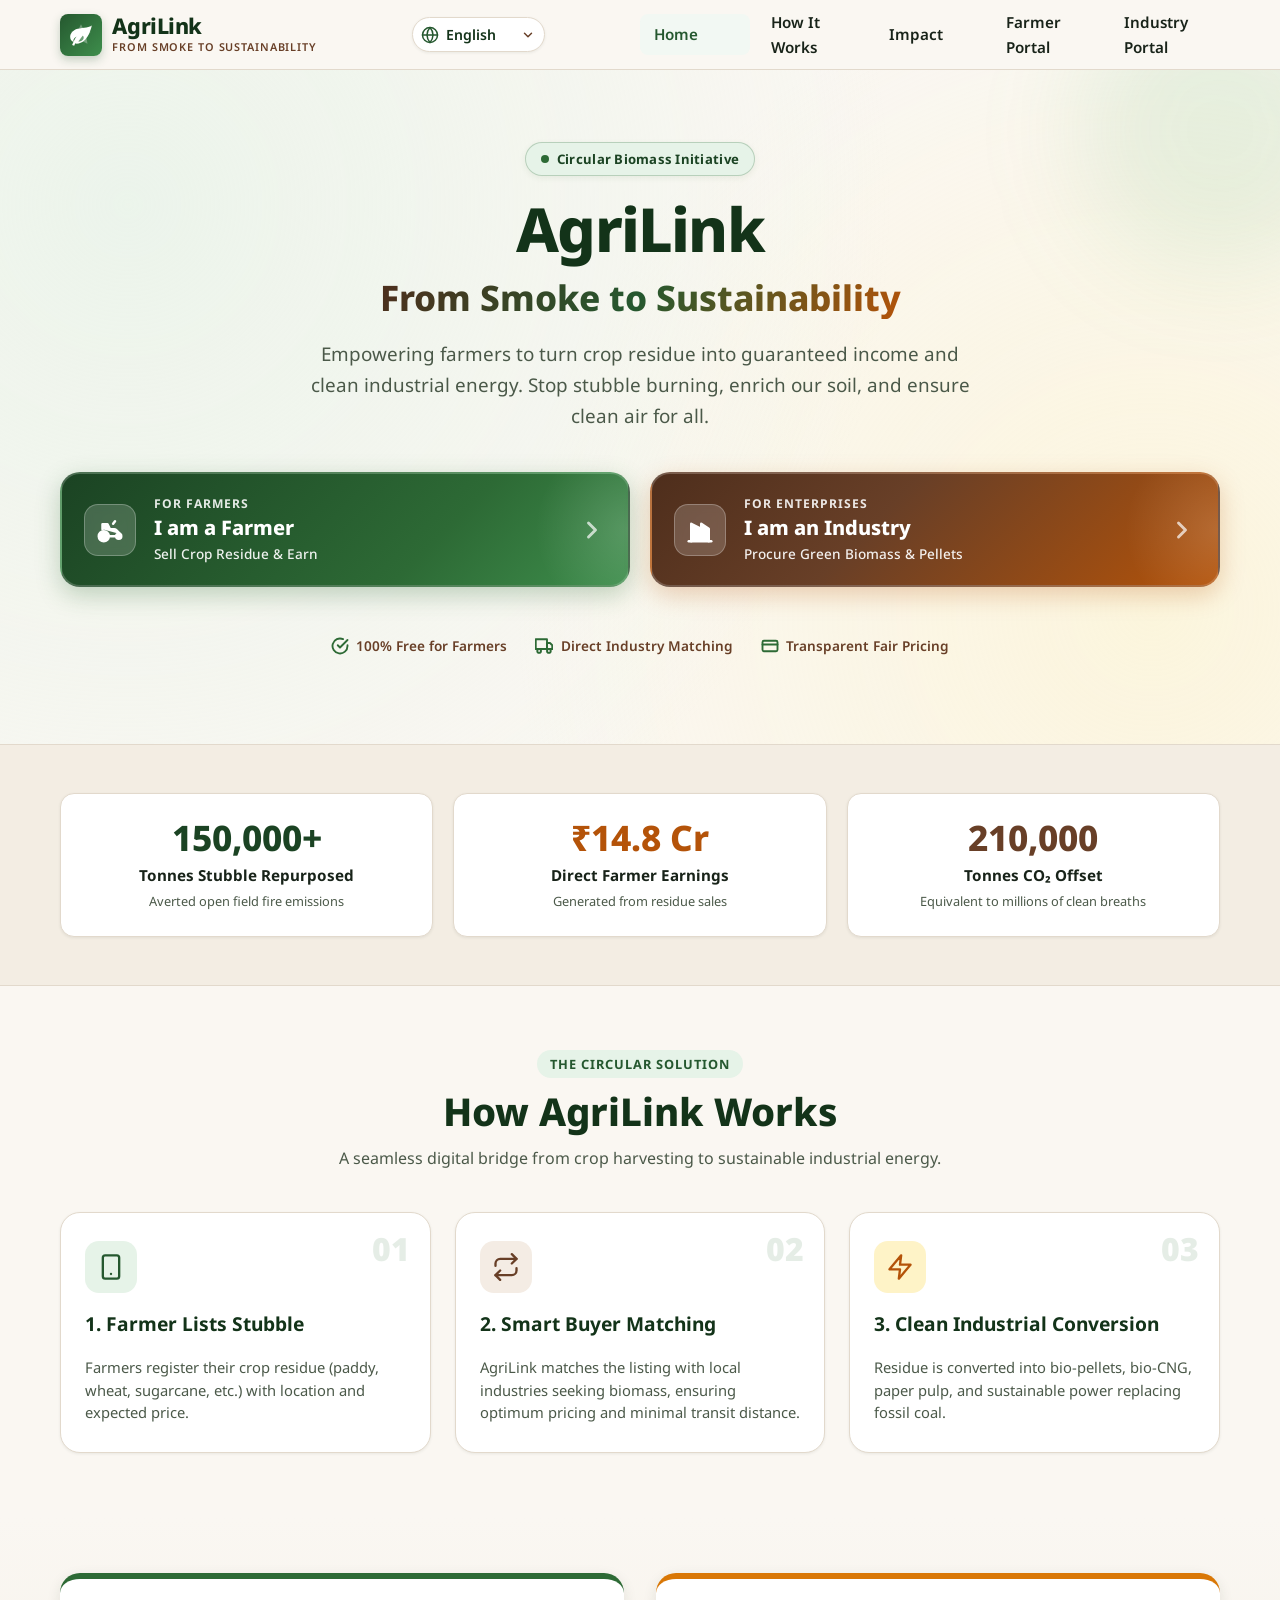
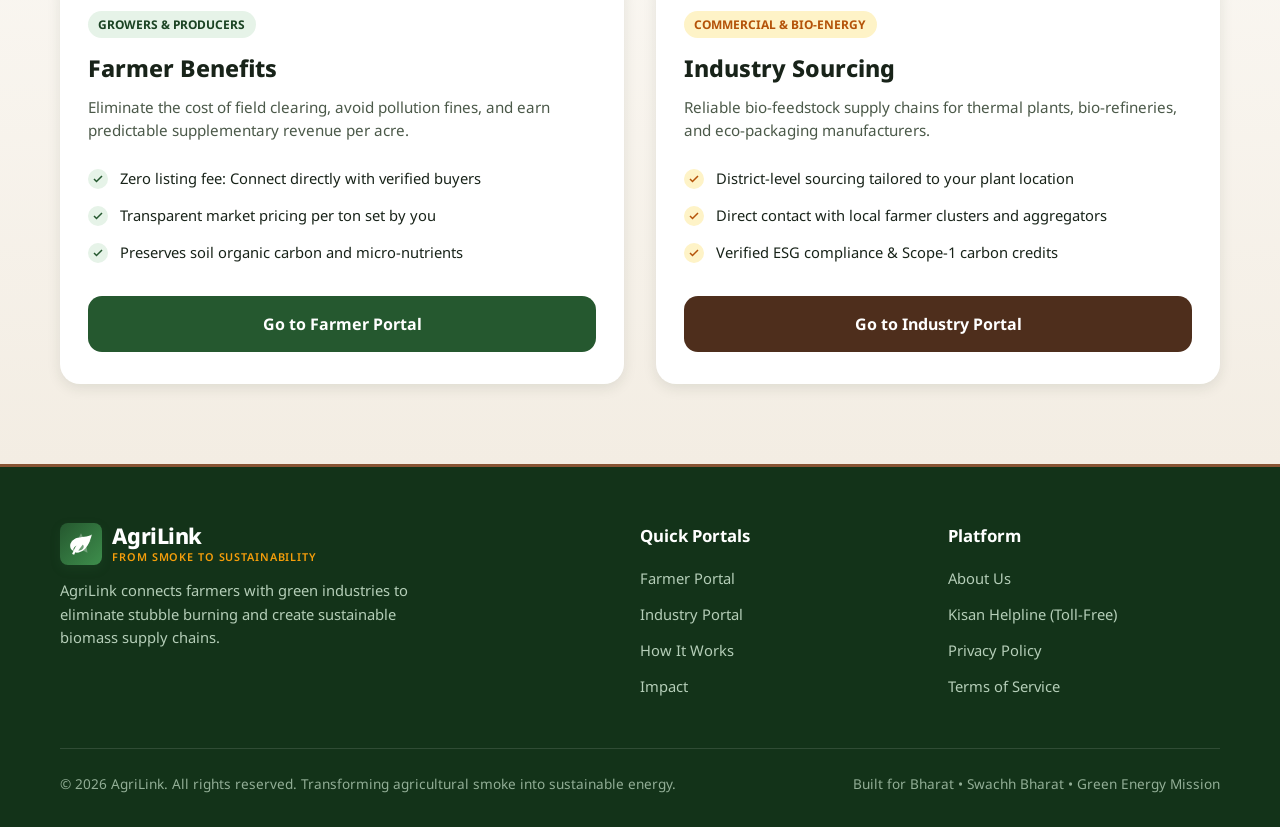
==== index.html @ 8e5a5314 "Farmer and industry forms with mock mode" ====
<!DOCTYPE html>
<html lang="en">
<head>
  <meta charset="UTF-8">
  <meta name="viewport" content="width=device-width, initial-scale=1.0">
  <meta name="description" content="AgriLink - From Smoke to Sustainability. Connecting farmers with industries to monetize crop residue and eliminate stubble burning.">
  <meta name="theme-color" content="#1B4323">
  <title>AgriLink - From Smoke to Sustainability</title>

  <!-- Google Fonts: Multi-Script Noto Sans Stack -->
  <link rel="preconnect" href="https://fonts.googleapis.com">
  <link rel="preconnect" href="https://fonts.gstatic.com" crossorigin>
  <link href="https://fonts.googleapis.com/css2?family=Noto+Sans:ital,wght@0,400;0,500;0,600;0,700;0,800;1,400&family=Noto+Sans+Devanagari:wght@400;500;600;700;800&family=Noto+Sans+Kannada:wght@400;500;600;700;800&family=Noto+Sans+Malayalam:wght@400;500;600;700;800&family=Noto+Sans+Tamil:wght@400;500;600;700;800&family=Noto+Sans+Telugu:wght@400;500;600;700;800&display=swap" rel="stylesheet">

  <!-- Core Stylesheet -->
  <link rel="stylesheet" href="css/style.css">
</head>
<body>

  <!-- =========================================================================
       Site Header / Navigation Bar
       ========================================================================= -->
  <header class="site-header" role="banner">
    <div class="navbar-container">
      
      <!-- Brand Logo -->
      <a href="index.html" class="brand-link" aria-label="AgriLink Home">
        <div class="brand-icon">
          <!-- Bio-Cycle Leaf Icon -->
          <svg viewBox="0 0 24 24" aria-hidden="true">
            <path d="M12 2L15 8L21 9L17 14L18 20L12 17L6 20L7 14L3 9L9 8L12 2Z" opacity="0.3"></path>
            <path d="M17 8C8 10 5.9 16.17 3.82 21.34L5.71 22l1-2.3A4.49 4.49 0 0 0 8 20C19 20 22 3 22 3c-1 2-8 2.25-13 3.25S2 11.5 2 13.5a5.52 5.52 0 0 0 3 4.88V17c0-2.5 4.5-5 7-5 1.5 0 2.5 1 2.5 2.5 0 2-2.5 3.5-5 3.5"></path>
          </svg>
        </div>
        <div class="brand-text-group">
          <span class="brand-title" data-i18n="nav.brand">AgriLink</span>
          <span class="brand-subtitle" data-i18n="nav.tagline_short">From Smoke to Sustainability</span>
        </div>
      </a>

      <!-- Header Actions: Language Switcher & Hamburger Toggle -->
      <div class="header-actions">
        <!-- Language Selector Dropdown -->
        <div class="lang-selector-wrap" title="Change Language">
          <svg class="lang-icon" viewBox="0 0 24 24" fill="none" stroke="currentColor" stroke-width="2" stroke-linecap="round" stroke-linejoin="round" aria-hidden="true">
            <circle cx="12" cy="12" r="10"></circle>
            <line x1="2" y1="12" x2="22" y2="12"></line>
            <path d="M12 2a15.3 15.3 0 0 1 4 10 15.3 15.3 0 0 1-4 10 15.3 15.3 0 0 1-4-10 15.3 15.3 0 0 1 4-10z"></path>
          </svg>
          <select id="lang-select" class="lang-select" aria-label="Select Language" data-i18n-aria-label="nav.select_lang">
            <option value="en">English</option>
            <option value="hi">हिन्दी</option>
            <option value="te">తెలుగు</option>
            <option value="kn">ಕನ್ನಡ</option>
            <option value="ta">தமிழ்</option>
            <option value="ml">മലയാളം</option>
          </select>
          <svg class="lang-chevron" viewBox="0 0 24 24" fill="none" stroke="currentColor" stroke-width="2.5" stroke-linecap="round" stroke-linejoin="round" aria-hidden="true">
            <polyline points="6 9 12 15 18 9"></polyline>
          </svg>
        </div>

        <!-- Mobile Drawer Toggle Button -->
        <button class="nav-toggle" aria-label="Toggle navigation menu" aria-expanded="false" aria-controls="primary-nav">
          <span class="bar"></span>
          <span class="bar"></span>
          <span class="bar"></span>
        </button>
      </div>

      <!-- Backdrop Overlay for Mobile Drawer -->
      <div class="nav-overlay" aria-hidden="true"></div>

      <!-- Navigation Menu -->
      <nav id="primary-nav" class="nav-menu" role="navigation" aria-label="Main menu">
        <ul class="nav-list">
          <li class="nav-item">
            <a href="index.html" class="nav-link active" data-i18n="nav.home">Home</a>
          </li>
          <li class="nav-item">
            <a href="#how-it-works" class="nav-link" data-i18n="nav.how_it_works">How It Works</a>
          </li>
          <li class="nav-item">
            <a href="#impact" class="nav-link" data-i18n="nav.impact">Impact</a>
          </li>
          <li class="nav-item">
            <a href="farmer.html" class="nav-link nav-link-portal" data-i18n="nav.farmer_portal">Farmer Portal</a>
          </li>
          <li class="nav-item">
            <a href="industry.html" class="nav-link nav-link-portal" data-i18n="nav.industry_portal">Industry Portal</a>
          </li>
        </ul>
      </nav>

    </div>
  </header>

  <main id="main-content">
    <!-- =========================================================================
         Hero Section
         ========================================================================= -->
    <section class="hero-section" aria-labelledby="hero-title">
      <div class="container hero-content">
        
        <!-- Context Badge -->
        <div class="hero-badge">
          <span class="badge-pulse"></span>
          <span data-i18n="hero.badge">Circular Biomass Initiative</span>
        </div>

        <!-- Tagline & Heading -->
        <h1 id="hero-title" class="hero-title" data-i18n="nav.brand">AgriLink</h1>
        <div class="hero-tagline-wrap">
          <h2 class="hero-tagline" data-i18n="hero.tagline">From Smoke to Sustainability</h2>
        </div>

        <p class="hero-description" data-i18n="hero.description">
          Empowering farmers to turn crop residue into guaranteed income and clean industrial energy. Stop stubble burning, enrich our soil, and ensure clean air for all.
        </p>

        <!-- Two Large Buttons: Farmer and Industry -->
        <div class="hero-actions" role="group" aria-label="Portal Selection">
          
          <!-- Large Farmer Button (Links to farmer.html) -->
          <a href="farmer.html" class="btn-portal btn-farmer" id="cta-farmer" aria-label="Farmer Portal: Sell crop residue and earn">
            <div class="btn-portal-icon" aria-hidden="true">
              <!-- Tractor / Sprout Icon -->
              <svg viewBox="0 0 24 24" fill="none" stroke="currentColor" stroke-width="2" stroke-linecap="round" stroke-linejoin="round">
                <path d="M7 17m-4 0a4 4 0 1 0 8 0a4 4 0 1 0 -8 0"></path>
                <path d="M7 15l0 .01"></path>
                <path d="M19 17m-2 0a2 2 0 1 0 4 0a2 2 0 1 0 -4 0"></path>
                <path d="M10.5 17l6.5 0"></path>
                <path d="M20 15.2l-3.2 -3.2a2 2 0 0 0 -1.4 -.6l-3.4 0l-2 -4h-4v4"></path>
                <path d="M16 5l-1.5 2"></path>
              </svg>
            </div>
            <div class="btn-portal-text">
              <span class="btn-portal-tag" data-i18n="hero.btn_farmer_tag">For Farmers</span>
              <span class="btn-portal-title" data-i18n="hero.btn_farmer_title">I am a Farmer</span>
              <span class="btn-portal-sub" data-i18n="hero.btn_farmer_sub">Sell Crop Residue & Earn</span>
            </div>
            <div class="btn-portal-arrow" aria-hidden="true">
              <svg viewBox="0 0 24 24" fill="none" stroke="currentColor" stroke-width="2.5" stroke-linecap="round" stroke-linejoin="round">
                <polyline points="9 18 15 12 9 6"></polyline>
              </svg>
            </div>
          </a>

          <!-- Large Industry Button (Links to industry.html) -->
          <a href="industry.html" class="btn-portal btn-industry" id="cta-industry" aria-label="Industry Portal: Procure green biomass and pellets">
            <div class="btn-portal-icon" aria-hidden="true">
              <!-- Factory / Renewable Bio-Power Icon -->
              <svg viewBox="0 0 24 24" fill="none" stroke="currentColor" stroke-width="2" stroke-linecap="round" stroke-linejoin="round">
                <path d="M3 21h18"></path>
                <path d="M5 21V7l8 4V7l6 4v10"></path>
                <path d="M9 13v2"></path>
                <path d="M9 17v2"></path>
                <path d="M14 13v2"></path>
                <path d="M14 17v2"></path>
              </svg>
            </div>
            <div class="btn-portal-text">
              <span class="btn-portal-tag" data-i18n="hero.btn_industry_tag">For Enterprises</span>
              <span class="btn-portal-title" data-i18n="hero.btn_industry_title">I am an Industry</span>
              <span class="btn-portal-sub" data-i18n="hero.btn_industry_sub">Procure Green Biomass & Pellets</span>
            </div>
            <div class="btn-portal-arrow" aria-hidden="true">
              <svg viewBox="0 0 24 24" fill="none" stroke="currentColor" stroke-width="2.5" stroke-linecap="round" stroke-linejoin="round">
                <polyline points="9 18 15 12 9 6"></polyline>
              </svg>
            </div>
          </a>

        </div>

        <!-- Trust Badges -->
        <div class="hero-trust-bar">
          <div class="trust-item">
            <svg viewBox="0 0 24 24" fill="none" stroke="currentColor" stroke-width="2.5" stroke-linecap="round" stroke-linejoin="round" aria-hidden="true">
              <path d="M22 11.08V12a10 10 0 1 1-5.93-9.14"></path>
              <polyline points="22 4 12 14.01 9 11.01"></polyline>
            </svg>
            <span data-i18n="hero.trust_free">100% Free for Farmers</span>
          </div>
          <div class="trust-item">
            <svg viewBox="0 0 24 24" fill="none" stroke="currentColor" stroke-width="2.5" stroke-linecap="round" stroke-linejoin="round" aria-hidden="true">
              <rect x="1" y="3" width="15" height="13"></rect>
              <polygon points="16 8 20 8 23 11 23 16 16 16 16 8"></polygon>
              <circle cx="5.5" cy="18.5" r="2.5"></circle>
              <circle cx="18.5" cy="18.5" r="2.5"></circle>
            </svg>
            <span data-i18n="hero.trust_pickup">Guaranteed Farmgate Pickup</span>
          </div>
          <div class="trust-item">
            <svg viewBox="0 0 24 24" fill="none" stroke="currentColor" stroke-width="2.5" stroke-linecap="round" stroke-linejoin="round" aria-hidden="true">
              <rect x="2" y="5" width="20" height="14" rx="2"></rect>
              <line x1="2" y1="10" x2="22" y2="10"></line>
            </svg>
            <span data-i18n="hero.trust_payment">Direct Bank Payouts</span>
          </div>
        </div>

      </div>
    </section>

    <!-- =========================================================================
         Impact Metrics Section
         ========================================================================= -->
    <section id="impact" class="metrics-section" aria-label="Key Impact Metrics">
      <div class="container">
        <div class="metrics-grid">
          
          <div class="metric-card">
            <div class="metric-value" data-i18n="metrics.tonnes_val">150,000+</div>
            <div class="metric-label" data-i18n="metrics.tonnes_label">Tonnes Stubble Repurposed</div>
            <div class="metric-sub" data-i18n="metrics.tonnes_sub">Averted open field fire emissions</div>
          </div>

          <div class="metric-card">
            <div class="metric-value amber" data-i18n="metrics.payout_val">₹14.8 Cr</div>
            <div class="metric-label" data-i18n="metrics.payout_label">Direct Farmer Earnings</div>
            <div class="metric-sub" data-i18n="metrics.payout_sub">Transferred directly via UPI / DBT</div>
          </div>

          <div class="metric-card">
            <div class="metric-value earth" data-i18n="metrics.co2_val">210,000</div>
            <div class="metric-label" data-i18n="metrics.co2_label">Tonnes CO₂ Offset</div>
            <div class="metric-sub" data-i18n="metrics.co2_sub">Equivalent to millions of clean breaths</div>
          </div>

        </div>
      </div>
    </section>

    <!-- =========================================================================
         How It Works Section
         ========================================================================= -->
    <section id="how-it-works" class="workflow-section">
      <div class="container">
        <div class="section-header">
          <span class="section-tag" data-i18n="workflow.tag">The Circular Solution</span>
          <h2 class="section-title" data-i18n="workflow.title">How AgriLink Works</h2>
          <p class="section-desc" data-i18n="workflow.desc">
            A seamless digital bridge from crop harvesting to sustainable industrial energy.
          </p>
        </div>

        <div class="workflow-grid">
          
          <!-- Step 1 -->
          <div class="workflow-card">
            <span class="workflow-card-step" aria-hidden="true">01</span>
            <div class="workflow-icon" aria-hidden="true">
              <svg viewBox="0 0 24 24" fill="none" stroke="currentColor" stroke-width="2" stroke-linecap="round" stroke-linejoin="round">
                <rect x="5" y="2" width="14" height="20" rx="2" ry="2"></rect>
                <line x1="12" y1="18" x2="12.01" y2="18"></line>
              </svg>
            </div>
            <h3 class="workflow-card-title" data-i18n="workflow.step1_title">1. Farmer Lists Stubble</h3>
            <p class="workflow-card-desc" data-i18n="workflow.step1_desc">
              Farmers register their crop residue (paddy, cotton, sugarcane) with estimated acreage via simple mobile access or toll-free call.
            </p>
          </div>

          <!-- Step 2 -->
          <div class="workflow-card">
            <span class="workflow-card-step" aria-hidden="true">02</span>
            <div class="workflow-icon" aria-hidden="true">
              <svg viewBox="0 0 24 24" fill="none" stroke="currentColor" stroke-width="2" stroke-linecap="round" stroke-linejoin="round">
                <polyline points="17 1 21 5 17 9"></polyline>
                <path d="M3 11V9a4 4 0 0 1 4-4h14"></path>
                <polyline points="7 23 3 19 7 15"></polyline>
                <path d="M21 13v2a4 4 0 0 1-4 4H3"></path>
              </svg>
            </div>
            <h3 class="workflow-card-title" data-i18n="workflow.step2_title">2. Mechanized Baling & Pickup</h3>
            <p class="workflow-card-desc" data-i18n="workflow.step2_desc">
              Our logistics network brings automated balers directly to the field, safely compacting and loading the straw without any farm effort.
            </p>
          </div>

          <!-- Step 3 -->
          <div class="workflow-card">
            <span class="workflow-card-step" aria-hidden="true">03</span>
            <div class="workflow-icon" aria-hidden="true">
              <svg viewBox="0 0 24 24" fill="none" stroke="currentColor" stroke-width="2" stroke-linecap="round" stroke-linejoin="round">
                <path d="M13 2L3 14h9l-1 8 10-12h-9l1-8z"></path>
              </svg>
            </div>
            <h3 class="workflow-card-title" data-i18n="workflow.step3_title">3. Clean Industrial Conversion</h3>
            <p class="workflow-card-desc" data-i18n="workflow.step3_desc">
              Residue is processed into high-grade biomass pellets, bio-CNG, paper pulp, and sustainable power replacing fossil coal.
            </p>
          </div>

        </div>
      </div>
    </section>

    <!-- =========================================================================
         Dual Portal Previews
         ========================================================================= -->
    <section class="portals-section" aria-label="Portal Highlights">
      <div class="container">
        <div class="portals-grid">
          
          <!-- Farmer Portal Card -->
          <div class="portal-box farmer-box">
            <div class="portal-box-header">
              <span class="portal-badge" data-i18n="portals.farmer_badge">Growers & Producers</span>
              <h3 class="portal-box-title" data-i18n="portals.farmer_title">Farmer Benefits</h3>
              <p class="portal-box-desc" data-i18n="portals.farmer_desc">
                Eliminate the cost of field clearing, avoid pollution fines, and earn predictable supplementary revenue per acre.
              </p>
            </div>

            <ul class="portal-features-list">
              <li class="portal-feature-item">
                <span class="feature-check" aria-hidden="true">
                  <svg viewBox="0 0 24 24" fill="none" stroke="currentColor">
                    <polyline points="20 6 9 17 4 12"></polyline>
                  </svg>
                </span>
                <span data-i18n="portals.farmer_f1">Zero machinery expense: Aggregators bale directly at your field</span>
              </li>
              <li class="portal-feature-item">
                <span class="feature-check" aria-hidden="true">
                  <svg viewBox="0 0 24 24" fill="none" stroke="currentColor">
                    <polyline points="20 6 9 17 4 12"></polyline>
                  </svg>
                </span>
                <span data-i18n="portals.farmer_f2">Fair, transparent MSP-benchmarked pricing per quintal</span>
              </li>
              <li class="portal-feature-item">
                <span class="feature-check" aria-hidden="true">
                  <svg viewBox="0 0 24 24" fill="none" stroke="currentColor">
                    <polyline points="20 6 9 17 4 12"></polyline>
                  </svg>
                </span>
                <span data-i18n="portals.farmer_f3">Preserves soil organic carbon and micro-nutrients</span>
              </li>
            </ul>

            <a href="farmer.html" class="portal-box-cta" data-i18n="portals.farmer_cta">Go to Farmer Portal</a>
          </div>

          <!-- Industry Portal Card -->
          <div class="portal-box industry-box">
            <div class="portal-box-header">
              <span class="portal-badge" data-i18n="portals.industry_badge">Commercial & Bio-Energy</span>
              <h3 class="portal-box-title" data-i18n="portals.industry_title">Industry Sourcing</h3>
              <p class="portal-box-desc" data-i18n="portals.industry_desc">
                Reliable, calorific bio-feedstock supply chains for thermal plants, bio-refineries, and eco-packaging manufacturers.
              </p>
            </div>

            <ul class="portal-features-list">
              <li class="portal-feature-item">
                <span class="feature-check" aria-hidden="true">
                  <svg viewBox="0 0 24 24" fill="none" stroke="currentColor">
                    <polyline points="20 6 9 17 4 12"></polyline>
                  </svg>
                </span>
                <span data-i18n="portals.industry_f1">Certified moisture content & calorific energy value</span>
              </li>
              <li class="portal-feature-item">
                <span class="feature-check" aria-hidden="true">
                  <svg viewBox="0 0 24 24" fill="none" stroke="currentColor">
                    <polyline points="20 6 9 17 4 12"></polyline>
                  </svg>
                </span>
                <span data-i18n="portals.industry_f2">Long-term bulk supply security with schedule guarantees</span>
              </li>
              <li class="portal-feature-item">
                <span class="feature-check" aria-hidden="true">
                  <svg viewBox="0 0 24 24" fill="none" stroke="currentColor">
                    <polyline points="20 6 9 17 4 12"></polyline>
                  </svg>
                </span>
                <span data-i18n="portals.industry_f3">Verified ESG compliance & Scope-1 carbon credits</span>
              </li>
            </ul>

            <a href="industry.html" class="portal-box-cta" data-i18n="portals.industry_cta">Go to Industry Portal</a>
          </div>

        </div>
      </div>
    </section>
  </main>

  <!-- =========================================================================
       Site Footer
       ========================================================================= -->
  <footer class="site-footer" role="contentinfo">
    <div class="container">
      <div class="footer-top">
        
        <div class="footer-brand">
          <div class="brand-link" style="margin-bottom: 0.5rem;">
            <div class="brand-icon">
              <svg viewBox="0 0 24 24" aria-hidden="true">
                <path d="M12 2L15 8L21 9L17 14L18 20L12 17L6 20L7 14L3 9L9 8L12 2Z" opacity="0.3"></path>
                <path d="M17 8C8 10 5.9 16.17 3.82 21.34L5.71 22l1-2.3A4.49 4.49 0 0 0 8 20C19 20 22 3 22 3c-1 2-8 2.25-13 3.25S2 11.5 2 13.5a5.52 5.52 0 0 0 3 4.88V17c0-2.5 4.5-5 7-5 1.5 0 2.5 1 2.5 2.5 0 2-2.5 3.5-5 3.5"></path>
              </svg>
            </div>
            <div class="brand-text-group">
              <span class="brand-title" data-i18n="nav.brand">AgriLink</span>
              <span class="brand-subtitle" data-i18n="nav.tagline_short">From Smoke to Sustainability</span>
            </div>
          </div>
          <p class="footer-mission" data-i18n="footer.mission">
            AgriLink eliminates agricultural stubble burning across India by building efficient, profitable supply chains connecting rural farmers with green industries.
          </p>
        </div>

        <div class="footer-col">
          <h4 class="footer-col-title" data-i18n="footer.quick_links">Quick Portals</h4>
          <ul class="footer-links">
            <li><a href="farmer.html" data-i18n="nav.farmer_portal">Farmer Portal</a></li>
            <li><a href="industry.html" data-i18n="nav.industry_portal">Industry Portal</a></li>
            <li><a href="#how-it-works" data-i18n="nav.how_it_works">How It Works</a></li>
            <li><a href="#impact" data-i18n="nav.impact">Impact Metrics</a></li>
          </ul>
        </div>

        <div class="footer-col">
          <h4 class="footer-col-title" data-i18n="footer.resources">Platform</h4>
          <ul class="footer-links">
            <li><a href="#" data-i18n="footer.about_us">About Us</a></li>
            <li><a href="#" data-i18n="footer.contact">Kisan Helpline (Toll-Free)</a></li>
            <li><a href="#" data-i18n="footer.privacy">Privacy Policy</a></li>
            <li><a href="#" data-i18n="footer.terms">Terms of Service</a></li>
          </ul>
        </div>

      </div>

      <div class="footer-bottom">
        <p>&copy; 2026 AgriLink. <span data-i18n="footer.rights">All rights reserved. Transforming agricultural smoke into sustainable energy.</span></p>
        <p>Built for Bharat &bull; Swachh Bharat &bull; Green Energy Mission</p>
      </div>
    </div>
  </footer>

  <!-- Scripts -->
  <script src="js/i18n.js"></script>
  <script src="js/main.js"></script>
</body>
</html>
---- css/style.css ----
/* ==========================================================================
   AgriLink - Mobile-First Design System
   Palette: Forest Greens & Rich Earth Tones
   Typography: Google Noto Sans (Multi-Script: Devanagari, Telugu, Kannada, Tamil, Malayalam)
   ========================================================================== */

/* --------------------------------------------------------------------------
   1. CSS Custom Properties / Design Tokens
   -------------------------------------------------------------------------- */
:root {
  /* Green Spectrum */
  --green-900: #133319;
  --green-800: #1B4323;
  --green-700: #25582F;
  --green-600: #2D6A35;
  --green-500: #3E8E4C;
  --green-400: #5DB16C;
  --green-100: #E6F3E8;
  --green-50:  #F2F8F3;

  /* Earth & Harvest Tones */
  --earth-900: #382013;
  --earth-800: #4E2E1C;
  --earth-700: #683F27;
  --earth-600: #885434;
  --earth-500: #A86B43;
  --earth-200: #EADBCE;
  --earth-100: #F4ECE4;
  --earth-50:  #FAF6F1;

  /* Harvest Amber & Sun */
  --amber-700: #B45309;
  --amber-600: #D97706;
  --amber-500: #F59E0B;
  --amber-100: #FEF3C7;
  --amber-50:  #FFFBEB;

  /* Base Neutral & Surfaces */
  --bg-page: #FAF7F2;
  --bg-surface: #FFFFFF;
  --bg-surface-elevated: #FFFFFF;
  --bg-surface-alt: #F3EDE3;
  --text-main: #182319;
  --text-muted: #4B5949;
  --text-inverse: #FFFFFF;
  --border-light: #E2D9CC;
  --border-accent: #2D6A35;

  /* Typography Stack */
  --font-family-base: 'Noto Sans', 'Noto Sans Devanagari', 'Noto Sans Telugu', 
                      'Noto Sans Kannada', 'Noto Sans Tamil', 'Noto Sans Malayalam', 
                      -apple-system, BlinkMacSystemFont, 'Segoe UI', Roboto, sans-serif;

  /* Elevations & Shadows */
  --shadow-sm: 0 1px 3px rgba(33, 49, 34, 0.08);
  --shadow-md: 0 4px 14px rgba(33, 49, 34, 0.10);
  --shadow-lg: 0 10px 28px rgba(33, 49, 34, 0.12);
  --shadow-farmer: 0 8px 24px rgba(45, 106, 53, 0.28);
  --shadow-industry: 0 8px 24px rgba(180, 83, 9, 0.26);

  /* Layout & Transitions */
  --radius-sm: 8px;
  --radius-md: 14px;
  --radius-lg: 20px;
  --radius-pill: 9999px;
  --nav-height: 70px;
  --transition-fast: 0.2s cubic-bezier(0.4, 0, 0.2, 1);
  --transition-smooth: 0.3s cubic-bezier(0.16, 1, 0.3, 1);
}

/* --------------------------------------------------------------------------
   2. Reset & Base Styles
   -------------------------------------------------------------------------- */
*, *::before, *::after {
  box-sizing: border-box;
  margin: 0;
  padding: 0;
}

html {
  font-size: 16px;
  scroll-behavior: smooth;
  -webkit-text-size-adjust: 100%;
}

body {
  font-family: var(--font-family-base);
  background-color: var(--bg-page);
  color: var(--text-main);
  line-height: 1.6;
  min-height: 100vh;
  display: flex;
  flex-direction: column;
  overflow-x: hidden;
}

img, svg {
  display: block;
  max-width: 100%;
}

a {
  color: inherit;
  text-decoration: none;
}

button, select {
  font-family: inherit;
  font-size: inherit;
}

.container {
  width: 100%;
  max-width: 1200px;
  margin: 0 auto;
  padding: 0 1.25rem;
}

/* --------------------------------------------------------------------------
   3. Header & Navigation (Mobile-First)
   -------------------------------------------------------------------------- */
.site-header {
  position: sticky;
  top: 0;
  z-index: 1000;
  background-color: rgba(250, 247, 242, 0.95);
  backdrop-filter: blur(10px);
  -webkit-backdrop-filter: blur(10px);
  border-bottom: 1px solid var(--border-light);
  height: var(--nav-height);
  display: flex;
  align-items: center;
  transition: box-shadow var(--transition-fast);
}

.site-header.scrolled {
  box-shadow: var(--shadow-sm);
}

.navbar-container {
  display: flex;
  align-items: center;
  justify-content: space-between;
  width: 100%;
  max-width: 1200px;
  margin: 0 auto;
  padding: 0 1.25rem;
}

/* Brand Logo */
.brand-link {
  display: flex;
  align-items: center;
  gap: 0.65rem;
  z-index: 1010;
}

.brand-icon {
  width: 42px;
  height: 42px;
  border-radius: var(--radius-sm);
  background: linear-gradient(135deg, var(--green-700), var(--green-500));
  display: flex;
  align-items: center;
  justify-content: center;
  color: #fff;
  box-shadow: 0 4px 10px rgba(37, 88, 47, 0.25);
  flex-shrink: 0;
}

.brand-icon svg {
  width: 26px;
  height: 26px;
  fill: currentColor;
}

.brand-text-group {
  display: flex;
  flex-direction: column;
}

.brand-title {
  font-size: 1.35rem;
  font-weight: 800;
  color: var(--green-900);
  line-height: 1.1;
  letter-spacing: -0.02em;
}

.brand-subtitle {
  font-size: 0.68rem;
  text-transform: uppercase;
  letter-spacing: 0.08em;
  color: var(--earth-700);
  font-weight: 600;
}

/* Nav Actions (Language Dropdown & Burger) */
.header-actions {
  display: flex;
  align-items: center;
  gap: 0.65rem;
}

/* Language Selector Dropdown */
.lang-selector-wrap {
  position: relative;
  display: inline-flex;
  align-items: center;
  background-color: var(--bg-surface);
  border: 1.5px solid var(--border-light);
  border-radius: var(--radius-pill);
  padding: 0 0.6rem 0 0.5rem;
  transition: all var(--transition-fast);
  box-shadow: var(--shadow-sm);
}

.lang-selector-wrap:hover,
.lang-selector-wrap:focus-within {
  border-color: var(--green-600);
  box-shadow: 0 0 0 3px rgba(45, 106, 53, 0.15);
}

.lang-icon {
  width: 18px;
  height: 18px;
  color: var(--green-700);
  pointer-events: none;
  flex-shrink: 0;
}

.lang-select {
  appearance: none;
  -webkit-appearance: none;
  background: transparent;
  border: none;
  padding: 0.45rem 1.4rem 0.45rem 0.4rem;
  font-size: 0.88rem;
  font-weight: 600;
  color: var(--green-900);
  cursor: pointer;
  outline: none;
}

.lang-chevron {
  position: absolute;
  right: 0.55rem;
  width: 14px;
  height: 14px;
  pointer-events: none;
  color: var(--earth-700);
}

/* Hamburger Toggle Button */
.nav-toggle {
  display: flex;
  flex-direction: column;
  justify-content: center;
  align-items: center;
  gap: 5px;
  width: 42px;
  height: 42px;
  background: var(--bg-surface);
  border: 1.5px solid var(--border-light);
  border-radius: var(--radius-sm);
  cursor: pointer;
  padding: 8px;
  z-index: 1010;
  transition: all var(--transition-fast);
}

.nav-toggle:hover {
  background-color: var(--earth-100);
  border-color: var(--earth-500);
}

.nav-toggle .bar {
  width: 22px;
  height: 2.5px;
  background-color: var(--green-900);
  border-radius: 2px;
  transition: transform var(--transition-fast), opacity var(--transition-fast);
}

.nav-toggle.open .bar:nth-child(1) {
  transform: translateY(7.5px) rotate(45deg);
}

.nav-toggle.open .bar:nth-child(2) {
  opacity: 0;
}

.nav-toggle.open .bar:nth-child(3) {
  transform: translateY(-7.5px) rotate(-45deg);
}

/* Nav Menu (Mobile Drawer) */
.nav-menu {
  position: fixed;
  top: 0;
  right: -100%;
  width: 82%;
  max-width: 340px;
  height: 100vh;
  background-color: var(--bg-surface);
  box-shadow: -6px 0 24px rgba(0, 0, 0, 0.15);
  display: flex;
  flex-direction: column;
  padding: 5.5rem 1.75rem 2rem;
  transition: right var(--transition-smooth);
  z-index: 1005;
  overflow-y: auto;
}

.nav-menu.open {
  right: 0;
}

.nav-overlay {
  position: fixed;
  top: 0;
  left: 0;
  width: 100vw;
  height: 100vh;
  background: rgba(19, 51, 25, 0.45);
  backdrop-filter: blur(2px);
  z-index: 1002;
  opacity: 0;
  pointer-events: none;
  transition: opacity var(--transition-fast);
}

.nav-overlay.open {
  opacity: 1;
  pointer-events: auto;
}

.nav-list {
  list-style: none;
  display: flex;
  flex-direction: column;
  gap: 0.5rem;
}

.nav-item {
  width: 100%;
}

.nav-link {
  display: flex;
  align-items: center;
  padding: 0.85rem 1rem;
  font-size: 1.05rem;
  font-weight: 600;
  color: var(--text-main);
  border-radius: var(--radius-sm);
  transition: background-color var(--transition-fast), color var(--transition-fast);
}

.nav-link:hover,
.nav-link.active {
  background-color: var(--green-50);
  color: var(--green-700);
}

.nav-link-portal {
  margin-top: 0.5rem;
  border: 1px dashed var(--border-light);
}

/* --------------------------------------------------------------------------
   4. Hero Section
   -------------------------------------------------------------------------- */
.hero-section {
  position: relative;
  padding: 2.75rem 0 4rem;
  overflow: hidden;
  background: radial-gradient(circle at 10% 20%, rgba(230, 243, 232, 0.7) 0%, transparent 60%),
              radial-gradient(circle at 90% 80%, rgba(254, 243, 199, 0.5) 0%, transparent 50%),
              var(--bg-page);
}

.hero-section::before {
  content: "";
  position: absolute;
  top: -80px;
  right: -80px;
  width: 280px;
  height: 280px;
  border-radius: 50%;
  background: rgba(93, 177, 108, 0.12);
  filter: blur(50px);
  pointer-events: none;
}

.hero-content {
  display: flex;
  flex-direction: column;
  align-items: center;
  text-align: center;
}

/* Badge */
.hero-badge {
  display: inline-flex;
  align-items: center;
  gap: 0.5rem;
  padding: 0.35rem 0.95rem;
  background-color: var(--green-100);
  color: var(--green-800);
  border: 1px solid rgba(45, 106, 53, 0.25);
  border-radius: var(--radius-pill);
  font-size: 0.82rem;
  font-weight: 700;
  letter-spacing: 0.02em;
  margin-bottom: 1.25rem;
  box-shadow: 0 2px 6px rgba(45, 106, 53, 0.08);
}

.badge-pulse {
  width: 8px;
  height: 8px;
  background-color: var(--green-600);
  border-radius: 50%;
  display: inline-block;
  box-shadow: 0 0 0 0 rgba(45, 106, 53, 0.7);
  animation: pulse-green 2s infinite;
}

@keyframes pulse-green {
  0% { transform: scale(0.95); box-shadow: 0 0 0 0 rgba(45, 106, 53, 0.6); }
  70% { transform: scale(1); box-shadow: 0 0 0 8px rgba(45, 106, 53, 0); }
  100% { transform: scale(0.95); box-shadow: 0 0 0 0 rgba(45, 106, 53, 0); }
}

/* Hero Typography */
.hero-title {
  font-size: clamp(2.3rem, 7vw, 3.8rem);
  font-weight: 800;
  line-height: 1.1;
  color: var(--green-900);
  margin-bottom: 0.75rem;
  letter-spacing: -0.03em;
}

.hero-tagline-wrap {
  margin-bottom: 1.25rem;
}

.hero-tagline {
  font-size: clamp(1.4rem, 4.5vw, 2.2rem);
  font-weight: 800;
  background: linear-gradient(120deg, var(--earth-800), var(--green-700), var(--amber-700));
  -webkit-background-clip: text;
  -webkit-text-fill-color: transparent;
  line-height: 1.25;
}

.hero-description {
  font-size: clamp(1rem, 2.8vw, 1.18rem);
  color: var(--text-muted);
  max-width: 680px;
  margin: 0 auto 2.5rem;
  line-height: 1.65;
}

/* --------------------------------------------------------------------------
   5. Dual Large Action Buttons (Farmer & Industry)
   -------------------------------------------------------------------------- */
.hero-actions {
  width: 100%;
  display: grid;
  grid-template-columns: 1fr;
  gap: 1.25rem;
  margin-bottom: 2.5rem;
}

.btn-portal {
  position: relative;
  display: flex;
  align-items: center;
  justify-content: flex-start;
  gap: 1.1rem;
  padding: 1.25rem 1.4rem;
  border-radius: var(--radius-lg);
  color: #ffffff;
  min-height: 90px;
  text-align: left;
  transition: transform var(--transition-fast), box-shadow var(--transition-fast), filter var(--transition-fast);
  cursor: pointer;
  overflow: hidden;
  user-select: none;
  -webkit-tap-highlight-color: transparent;
}

.btn-portal:active {
  transform: scale(0.98);
}

/* Farmer Button Styling */
.btn-farmer {
  background: linear-gradient(135deg, var(--green-800) 0%, var(--green-600) 65%, var(--green-500) 100%);
  border: 2px solid rgba(255, 255, 255, 0.2);
  box-shadow: var(--shadow-farmer);
}

.btn-farmer:hover {
  transform: translateY(-3px);
  box-shadow: 0 12px 30px rgba(37, 88, 47, 0.38);
  filter: brightness(1.04);
}

.btn-farmer::after {
  content: "";
  position: absolute;
  top: 0;
  right: 0;
  width: 120px;
  height: 100%;
  background: radial-gradient(circle at 100% 50%, rgba(255, 255, 255, 0.15), transparent 70%);
  pointer-events: none;
}

/* Industry Button Styling */
.btn-industry {
  background: linear-gradient(135deg, var(--earth-800) 0%, var(--earth-700) 40%, var(--amber-700) 100%);
  border: 2px solid rgba(255, 255, 255, 0.2);
  box-shadow: var(--shadow-industry);
}

.btn-industry:hover {
  transform: translateY(-3px);
  box-shadow: 0 12px 30px rgba(180, 83, 9, 0.36);
  filter: brightness(1.04);
}

.btn-industry::after {
  content: "";
  position: absolute;
  top: 0;
  right: 0;
  width: 120px;
  height: 100%;
  background: radial-gradient(circle at 100% 50%, rgba(255, 255, 255, 0.15), transparent 70%);
  pointer-events: none;
}

/* Portal Button Inner Layout */
.btn-portal-icon {
  width: 52px;
  height: 52px;
  border-radius: var(--radius-md);
  background-color: rgba(255, 255, 255, 0.18);
  backdrop-filter: blur(4px);
  display: flex;
  align-items: center;
  justify-content: center;
  flex-shrink: 0;
  color: #fff;
  border: 1px solid rgba(255, 255, 255, 0.25);
}

.btn-portal-icon svg {
  width: 30px;
  height: 30px;
  fill: currentColor;
}

.btn-portal-text {
  display: flex;
  flex-direction: column;
  flex-grow: 1;
}

.btn-portal-tag {
  font-size: 0.76rem;
  font-weight: 700;
  text-transform: uppercase;
  letter-spacing: 0.08em;
  opacity: 0.88;
  margin-bottom: 2px;
}

.btn-portal-title {
  font-size: 1.25rem;
  font-weight: 800;
  line-height: 1.2;
}

.btn-portal-sub {
  font-size: 0.85rem;
  opacity: 0.92;
  margin-top: 3px;
  font-weight: 500;
}

.btn-portal-arrow {
  width: 28px;
  height: 28px;
  display: flex;
  align-items: center;
  justify-content: center;
  color: rgba(255, 255, 255, 0.7);
  transition: transform var(--transition-fast), color var(--transition-fast);
  flex-shrink: 0;
}

.btn-portal:hover .btn-portal-arrow {
  transform: translateX(4px);
  color: #fff;
}

/* Quick Trust Indicators below hero */
.hero-trust-bar {
  display: flex;
  flex-wrap: wrap;
  align-items: center;
  justify-content: center;
  gap: 1rem 1.75rem;
  padding-top: 0.5rem;
  color: var(--earth-700);
  font-size: 0.85rem;
  font-weight: 600;
}

.trust-item {
  display: flex;
  align-items: center;
  gap: 0.45rem;
}

.trust-item svg {
  width: 18px;
  height: 18px;
  color: var(--green-600);
  flex-shrink: 0;
}

/* --------------------------------------------------------------------------
   6. Key Metrics / Live Impact Counters
   -------------------------------------------------------------------------- */
.metrics-section {
  padding: 3rem 0;
  background-color: var(--bg-surface-alt);
  border-top: 1px solid var(--border-light);
  border-bottom: 1px solid var(--border-light);
}

.metrics-grid {
  display: grid;
  grid-template-columns: 1fr;
  gap: 1.25rem;
}

.metric-card {
  background-color: var(--bg-surface);
  border: 1px solid var(--border-light);
  border-radius: var(--radius-md);
  padding: 1.5rem;
  text-align: center;
  box-shadow: var(--shadow-sm);
  transition: transform var(--transition-fast);
}

.metric-card:hover {
  transform: translateY(-2px);
}

.metric-value {
  font-size: 2.2rem;
  font-weight: 800;
  color: var(--green-800);
  line-height: 1.1;
  margin-bottom: 0.35rem;
}

.metric-value.amber {
  color: var(--amber-700);
}

.metric-value.earth {
  color: var(--earth-700);
}

.metric-label {
  font-size: 0.95rem;
  font-weight: 700;
  color: var(--text-main);
  margin-bottom: 0.25rem;
}

.metric-sub {
  font-size: 0.8rem;
  color: var(--text-muted);
}

/* --------------------------------------------------------------------------
   7. How It Works (Circular Solution)
   -------------------------------------------------------------------------- */
.workflow-section {
  padding: 4rem 0;
  background-color: var(--bg-page);
}

.section-header {
  text-align: center;
  max-width: 650px;
  margin: 0 auto 2.5rem;
}

.section-tag {
  display: inline-block;
  font-size: 0.8rem;
  font-weight: 700;
  text-transform: uppercase;
  letter-spacing: 0.08em;
  color: var(--green-700);
  background-color: var(--green-100);
  padding: 0.25rem 0.8rem;
  border-radius: var(--radius-pill);
  margin-bottom: 0.65rem;
}

.section-title {
  font-size: clamp(1.6rem, 4vw, 2.4rem);
  font-weight: 800;
  color: var(--green-900);
  line-height: 1.2;
  margin-bottom: 0.75rem;
}

.section-desc {
  font-size: 1rem;
  color: var(--text-muted);
}

.workflow-grid {
  display: grid;
  grid-template-columns: 1fr;
  gap: 1.5rem;
}

.workflow-card {
  background-color: var(--bg-surface);
  border: 1px solid var(--border-light);
  border-radius: var(--radius-lg);
  padding: 1.75rem 1.5rem;
  position: relative;
  box-shadow: var(--shadow-sm);
  display: flex;
  flex-direction: column;
  gap: 1rem;
}

.workflow-card-step {
  position: absolute;
  top: 1.25rem;
  right: 1.25rem;
  font-size: 2rem;
  font-weight: 900;
  color: rgba(45, 106, 53, 0.12);
  line-height: 1;
}

.workflow-icon {
  width: 52px;
  height: 52px;
  border-radius: var(--radius-md);
  background-color: var(--green-100);
  color: var(--green-700);
  display: flex;
  align-items: center;
  justify-content: center;
}

.workflow-icon svg {
  width: 28px;
  height: 28px;
}

.workflow-card:nth-child(2) .workflow-icon {
  background-color: var(--earth-100);
  color: var(--earth-700);
}

.workflow-card:nth-child(3) .workflow-icon {
  background-color: var(--amber-100);
  color: var(--amber-700);
}

.workflow-card-title {
  font-size: 1.2rem;
  font-weight: 700;
  color: var(--green-900);
}

.workflow-card-desc {
  font-size: 0.92rem;
  color: var(--text-muted);
  line-height: 1.55;
}

/* --------------------------------------------------------------------------
   8. Dual Portal Highlights (Farmer & Industry Feature Previews)
   -------------------------------------------------------------------------- */
.portals-section {
  padding: 3.5rem 0 5rem;
  background: linear-gradient(180deg, var(--bg-page) 0%, var(--bg-surface-alt) 100%);
}

.portals-grid {
  display: grid;
  grid-template-columns: 1fr;
  gap: 2rem;
}

.portal-box {
  background-color: var(--bg-surface);
  border-radius: var(--radius-lg);
  padding: 2rem 1.75rem;
  box-shadow: var(--shadow-md);
  display: flex;
  flex-direction: column;
  justify-content: space-between;
  border-top: 6px solid var(--green-600);
}

.portal-box.industry-box {
  border-top-color: var(--amber-600);
}

.portal-box-header {
  margin-bottom: 1.5rem;
}

.portal-badge {
  display: inline-block;
  font-size: 0.75rem;
  font-weight: 700;
  text-transform: uppercase;
  padding: 0.25rem 0.65rem;
  border-radius: var(--radius-pill);
  margin-bottom: 0.75rem;
}

.portal-box.farmer-box .portal-badge {
  background-color: var(--green-100);
  color: var(--green-800);
}

.portal-box.industry-box .portal-badge {
  background-color: var(--amber-100);
  color: var(--amber-700);
}

.portal-box-title {
  font-size: 1.45rem;
  font-weight: 800;
  color: var(--text-main);
  margin-bottom: 0.5rem;
}

.portal-box-desc {
  font-size: 0.95rem;
  color: var(--text-muted);
  line-height: 1.55;
}

.portal-features-list {
  list-style: none;
  display: flex;
  flex-direction: column;
  gap: 0.85rem;
  margin-bottom: 2rem;
}

.portal-feature-item {
  display: flex;
  align-items: flex-start;
  gap: 0.75rem;
  font-size: 0.92rem;
  color: var(--text-main);
}

.feature-check {
  width: 20px;
  height: 20px;
  border-radius: 50%;
  background-color: var(--green-100);
  color: var(--green-700);
  display: flex;
  align-items: center;
  justify-content: center;
  flex-shrink: 0;
  margin-top: 2px;
}

.feature-check svg {
  width: 12px;
  height: 12px;
  stroke-width: 3;
}

.portal-box.industry-box .feature-check {
  background-color: var(--amber-100);
  color: var(--amber-700);
}

.portal-box-cta {
  width: 100%;
  display: inline-flex;
  align-items: center;
  justify-content: center;
  gap: 0.5rem;
  padding: 0.95rem 1.5rem;
  border-radius: var(--radius-md);
  font-weight: 700;
  font-size: 1rem;
  transition: all var(--transition-fast);
}

.farmer-box .portal-box-cta {
  background-color: var(--green-700);
  color: #fff;
}

.farmer-box .portal-box-cta:hover {
  background-color: var(--green-800);
  transform: translateY(-2px);
}

.industry-box .portal-box-cta {
  background-color: var(--earth-800);
  color: #fff;
}

.industry-box .portal-box-cta:hover {
  background-color: var(--earth-900);
  transform: translateY(-2px);
}

/* --------------------------------------------------------------------------
   9. Footer
   -------------------------------------------------------------------------- */
.site-footer {
  margin-top: auto;
  background-color: var(--green-900);
  color: #E2ECE3;
  padding: 3.5rem 0 2rem;
  border-top: 3px solid var(--earth-600);
}

.footer-top {
  display: grid;
  grid-template-columns: 1fr;
  gap: 2.25rem;
  margin-bottom: 3rem;
}

.footer-brand .brand-title {
  color: #ffffff;
}

.footer-brand .brand-subtitle {
  color: var(--amber-500);
}

.footer-mission {
  font-size: 0.92rem;
  color: #B5CEB8;
  margin-top: 0.85rem;
  line-height: 1.6;
  max-width: 380px;
}

.footer-col-title {
  font-size: 1.05rem;
  font-weight: 700;
  color: #ffffff;
  margin-bottom: 1rem;
}

.footer-links {
  list-style: none;
  display: flex;
  flex-direction: column;
  gap: 0.65rem;
}

.footer-links a {
  color: #B5CEB8;
  font-size: 0.92rem;
  transition: color var(--transition-fast);
}

.footer-links a:hover {
  color: #ffffff;
  text-decoration: underline;
}

.footer-bottom {
  padding-top: 1.5rem;
  border-top: 1px solid rgba(255, 255, 255, 0.12);
  display: flex;
  flex-direction: column;
  align-items: center;
  text-align: center;
  gap: 0.75rem;
  font-size: 0.85rem;
  color: #92AE96;
}

/* --------------------------------------------------------------------------
   10. Form Styles & Portal Layouts (farmer.html & industry.html)
   -------------------------------------------------------------------------- */
.portal-page-header {
  padding: 2.5rem 0 1.5rem;
  text-align: center;
}

.portal-hero-badge {
  display: inline-flex;
  align-items: center;
  gap: 0.4rem;
  padding: 0.35rem 0.95rem;
  border-radius: var(--radius-pill);
  font-size: 0.82rem;
  font-weight: 700;
  margin-bottom: 0.85rem;
  letter-spacing: 0.04em;
  text-transform: uppercase;
}

.portal-hero-badge.farmer {
  background-color: var(--green-100);
  color: var(--green-900);
  border: 1px solid rgba(45, 106, 53, 0.25);
}

.portal-hero-badge.industry {
  background-color: var(--amber-100);
  color: var(--amber-700);
  border: 1px solid rgba(180, 83, 9, 0.25);
}

.portal-page-title {
  font-size: clamp(1.8rem, 5vw, 2.6rem);
  font-weight: 800;
  color: var(--green-900);
  line-height: 1.2;
  margin-bottom: 0.75rem;
}

.portal-page-desc {
  font-size: clamp(0.95rem, 2.5vw, 1.1rem);
  color: var(--text-muted);
  max-width: 680px;
  margin: 0 auto;
  line-height: 1.6;
}

.portal-notice-banner {
  display: flex;
  align-items: center;
  justify-content: center;
  gap: 0.65rem;
  max-width: 680px;
  margin: 1.25rem auto 0;
  padding: 0.65rem 1rem;
  background-color: var(--earth-50);
  border: 1px dashed var(--earth-500);
  border-radius: var(--radius-sm);
  font-size: 0.88rem;
  color: var(--earth-800);
  font-weight: 600;
}

.portal-notice-banner svg {
  width: 18px;
  height: 18px;
  flex-shrink: 0;
  color: var(--earth-700);
}

/* Form Container Card */
.form-card {
  background: var(--bg-surface);
  border: 1px solid var(--border-light);
  border-radius: var(--radius-lg);
  padding: 1.75rem 1.25rem;
  max-width: 760px;
  margin: 1.5rem auto 4rem;
  box-shadow: var(--shadow-md);
  position: relative;
  overflow: hidden;
}

.form-card.farmer-card {
  border-top: 6px solid var(--green-600);
}

.form-card.industry-card {
  border-top: 6px solid var(--amber-600);
}

.form-card-header {
  margin-bottom: 1.75rem;
  padding-bottom: 1rem;
  border-bottom: 1px solid var(--border-light);
}

.form-card-title {
  font-size: 1.35rem;
  font-weight: 800;
  color: var(--green-900);
  display: flex;
  align-items: center;
  gap: 0.5rem;
}

.form-card-subtitle {
  font-size: 0.88rem;
  color: var(--text-muted);
  margin-top: 0.25rem;
}

/* Form Grid */
.form-grid {
  display: grid;
  grid-template-columns: 1fr;
  gap: 1.25rem;
}

.form-group {
  display: flex;
  flex-direction: column;
  gap: 0.4rem;
  position: relative;
}

.form-group.full-width {
  grid-column: 1 / -1;
}

.form-label {
  font-size: 0.92rem;
  font-weight: 700;
  color: var(--text-main);
  display: flex;
  align-items: center;
  gap: 0.25rem;
}

.form-label .req {
  color: #DC2626;
  font-weight: 900;
}

.input-wrapper {
  position: relative;
  display: flex;
  align-items: center;
}

/* Form Controls (Inputs & Selects) */
.form-control {
  width: 100%;
  min-height: 50px;
  padding: 0.75rem 1rem;
  font-size: 1rem;
  font-family: inherit;
  color: var(--text-main);
  background-color: #FAFCF9;
  border: 1.5px solid var(--border-light);
  border-radius: var(--radius-sm);
  transition: border-color var(--transition-fast), box-shadow var(--transition-fast), background-color var(--transition-fast);
  outline: none;
  -webkit-appearance: none;
  appearance: none;
}

.form-control:hover {
  border-color: var(--green-500);
  background-color: #FFFFFF;
}

.form-control:focus {
  border-color: var(--green-600);
  background-color: #FFFFFF;
  box-shadow: 0 0 0 3px rgba(45, 106, 53, 0.18);
}

/* Select specific styling */
select.form-control {
  cursor: pointer;
  padding-right: 2.5rem;
  background-image: url("data:image/svg+xml,%3Csvg xmlns='http://www.w3.org/2000/svg' width='16' height='16' viewBox='0 0 24 24' fill='none' stroke='%232D6A35' stroke-width='2.5' stroke-linecap='round' stroke-linejoin='round'%3E%3Cpolyline points='6 9 12 15 18 9'%3E%3C/polyline%3E%3C/svg%3E");
  background-repeat: no-repeat;
  background-position: right 1rem center;
  background-size: 16px 16px;
}

select.form-control:disabled {
  background-color: #F3ECE2;
  cursor: not-allowed;
  opacity: 0.7;
}

/* Validation Invalid State */
.form-control.is-invalid {
  border-color: #DC2626 !important;
  background-color: #FFF5F5 !important;
  box-shadow: 0 0 0 3px rgba(220, 38, 38, 0.15) !important;
}

.field-error {
  display: none;
  font-size: 0.8rem;
  font-weight: 600;
  color: #DC2626;
  margin-top: 0.25rem;
  line-height: 1.3;
}

.field-error.active {
  display: flex;
  align-items: center;
  gap: 0.35rem;
}

/* Form Alert Banners */
.form-alert {
  padding: 1rem 1.25rem;
  border-radius: var(--radius-md);
  margin-bottom: 1.5rem;
  font-size: 0.95rem;
  font-weight: 600;
  display: none;
  align-items: flex-start;
  gap: 0.75rem;
  line-height: 1.5;
  animation: slideDown 0.3s ease;
}

@keyframes slideDown {
  from { opacity: 0; transform: translateY(-8px); }
  to { opacity: 1; transform: translateY(0); }
}

.form-alert.alert-success {
  display: flex;
  background-color: #E6F3E8;
  border: 1.5px solid #2D6A35;
  color: #133319;
}

.form-alert.alert-error {
  display: flex;
  background-color: #FEE2E2;
  border: 1.5px solid #DC2626;
  color: #991B1B;
}

.form-alert svg {
  width: 22px;
  height: 22px;
  flex-shrink: 0;
  margin-top: 1px;
}

/* Mock Mode Badge */
.mock-badge {
  display: inline-flex;
  align-items: center;
  gap: 0.35rem;
  font-size: 0.75rem;
  font-weight: 700;
  background-color: #FEF3C7;
  color: #B45309;
  border: 1px solid #F59E0B;
  padding: 0.2rem 0.55rem;
  border-radius: var(--radius-pill);
  margin-left: auto;
}

/* Submit Button & Spinner */
.form-actions {
  margin-top: 2rem;
  display: flex;
  flex-direction: column;
  gap: 0.75rem;
}

.btn-submit {
  display: inline-flex;
  align-items: center;
  justify-content: center;
  gap: 0.65rem;
  min-height: 52px;
  width: 100%;
  padding: 0.95rem 1.75rem;
  font-size: 1.05rem;
  font-weight: 700;
  color: #FFFFFF;
  border: none;
  border-radius: var(--radius-md);
  cursor: pointer;
  transition: all var(--transition-fast);
  box-shadow: var(--shadow-sm);
  user-select: none;
}

.btn-submit.farmer {
  background: linear-gradient(135deg, var(--green-800), var(--green-600));
}

.btn-submit.farmer:hover:not(:disabled) {
  background: linear-gradient(135deg, var(--green-900), var(--green-700));
  transform: translateY(-2px);
  box-shadow: var(--shadow-farmer);
}

.btn-submit.industry {
  background: linear-gradient(135deg, var(--earth-800), var(--amber-700));
}

.btn-submit.industry:hover:not(:disabled) {
  background: linear-gradient(135deg, var(--earth-900), var(--amber-800));
  transform: translateY(-2px);
  box-shadow: var(--shadow-industry);
}

.btn-submit:disabled {
  opacity: 0.65;
  cursor: not-allowed;
  transform: none !important;
}

.btn-spinner {
  display: none;
  width: 20px;
  height: 20px;
  border: 2.5px solid rgba(255, 255, 255, 0.3);
  border-top-color: #FFFFFF;
  border-radius: 50%;
  animation: spin 0.7s linear infinite;
}

.btn-submit.loading .btn-spinner {
  display: inline-block;
}

@keyframes spin {
  to { transform: rotate(360deg); }
}

.form-footer-note {
  font-size: 0.82rem;
  color: var(--text-muted);
  text-align: center;
}

@media (min-width: 640px) {
  .form-card {
    padding: 2.5rem 2.25rem;
  }

  .form-grid {
    grid-template-columns: 1fr 1fr;
    gap: 1.5rem 1.25rem;
  }

  .btn-submit {
    font-size: 1.1rem;
  }
}

/* --------------------------------------------------------------------------
   11. Responsive Breakpoints (Tablet & Desktop Enhancements)
   -------------------------------------------------------------------------- */
@media (min-width: 640px) {
  .hero-actions {
    grid-template-columns: 1fr 1fr;
  }

  .metrics-grid {
    grid-template-columns: repeat(3, 1fr);
  }

  .workflow-grid {
    grid-template-columns: repeat(3, 1fr);
  }
}

@media (min-width: 860px) {
  .portals-grid {
    grid-template-columns: 1fr 1fr;
  }

  .footer-top {
    grid-template-columns: 2fr 1fr 1fr;
  }

  .footer-bottom {
    flex-direction: row;
    justify-content: space-between;
  }
}

@media (min-width: 1024px) {
  .nav-toggle {
    display: none;
  }

  .nav-menu {
    position: static;
    width: auto;
    max-width: none;
    height: auto;
    background: transparent;
    box-shadow: none;
    padding: 0;
    flex-direction: row;
    overflow-y: visible;
  }

  .nav-list {
    flex-direction: row;
    align-items: center;
    gap: 0.5rem;
  }

  .nav-link {
    font-size: 0.95rem;
    padding: 0.5rem 0.85rem;
  }

  .nav-link-portal {
    margin-top: 0;
    border: none;
  }

  .hero-section {
    padding: 4.5rem 0 5.5rem;
  }
}
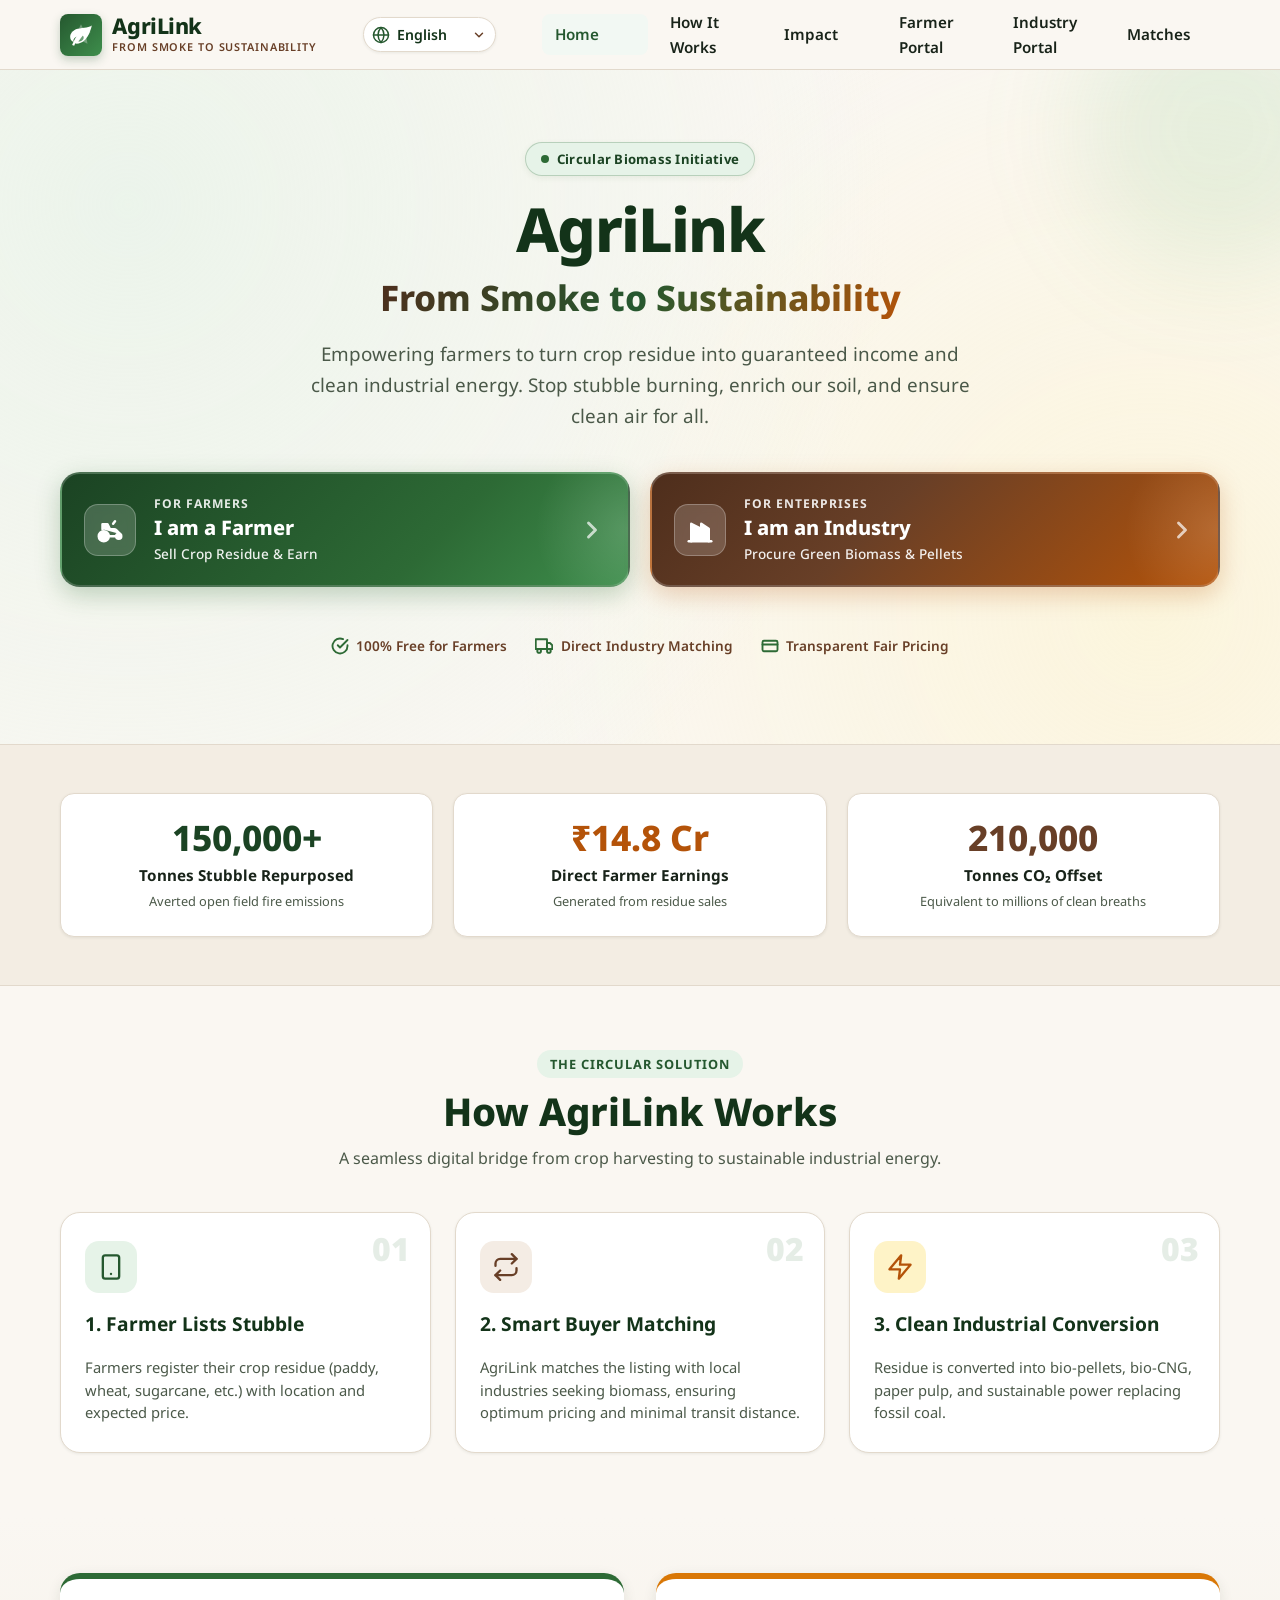
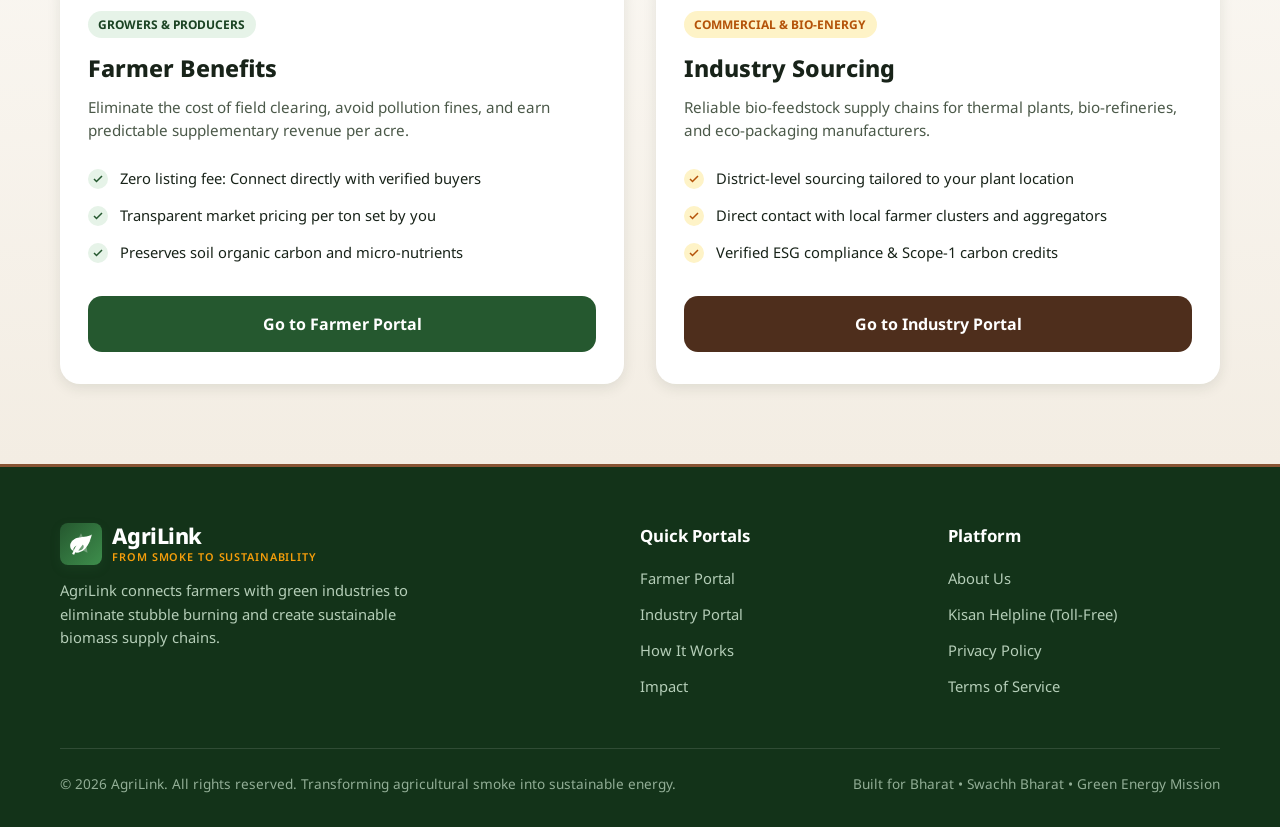
==== commit 85d4c98c: "Matches page with mock matching engine" ====
--- a/index.html
+++ b/index.html
@@ -89,6 +89,9 @@
           <li class="nav-item">
             <a href="industry.html" class="nav-link nav-link-portal" data-i18n="nav.industry_portal">Industry Portal</a>
           </li>
+          <li class="nav-item">
+            <a href="matches.html" class="nav-link nav-link-portal" data-i18n="nav.matches">Matches</a>
+          </li>
         </ul>
       </nav>
 
--- a/css/style.css
+++ b/css/style.css
@@ -1376,6 +1376,616 @@
 }
 
 /* --------------------------------------------------------------------------
+   11. Matches Engine & Portal (matches.html)
+   -------------------------------------------------------------------------- */
+.matches-controls-bar {
+  background: var(--bg-surface);
+  border: 1px solid var(--border-light);
+  border-radius: var(--radius-lg);
+  padding: 1.5rem 1.25rem;
+  margin: 1.5rem auto 2rem;
+  box-shadow: var(--shadow-sm);
+  display: flex;
+  flex-direction: column;
+  gap: 1.25rem;
+}
+
+.matches-actions-row {
+  display: flex;
+  flex-wrap: wrap;
+  align-items: center;
+  justify-content: space-between;
+  gap: 0.75rem;
+  padding-bottom: 1rem;
+  border-bottom: 1px solid var(--border-light);
+}
+
+.matches-count-label {
+  font-size: 1rem;
+  font-weight: 700;
+  color: var(--green-900);
+  display: flex;
+  align-items: center;
+  gap: 0.4rem;
+}
+
+.matches-btn-group {
+  display: flex;
+  align-items: center;
+  gap: 0.65rem;
+  flex-wrap: wrap;
+}
+
+.btn-action {
+  display: inline-flex;
+  align-items: center;
+  gap: 0.45rem;
+  padding: 0.55rem 1rem;
+  border-radius: var(--radius-sm);
+  font-size: 0.88rem;
+  font-weight: 600;
+  cursor: pointer;
+  border: 1.5px solid var(--border-light);
+  background-color: #FAFCF9;
+  color: var(--text-main);
+  transition: all var(--transition-fast);
+}
+
+.btn-action:hover {
+  background-color: var(--green-50);
+  border-color: var(--green-600);
+  color: var(--green-800);
+}
+
+.btn-action.primary {
+  background: linear-gradient(135deg, var(--green-800), var(--green-600));
+  color: #fff;
+  border: none;
+}
+
+.btn-action.primary:hover {
+  filter: brightness(1.08);
+}
+
+.btn-action.danger {
+  color: #991B1B;
+  border-color: #FCA5A5;
+  background-color: #FEF2F2;
+}
+
+.btn-action.danger:hover {
+  background-color: #FEE2E2;
+  border-color: #DC2626;
+}
+
+.btn-action svg {
+  width: 16px;
+  height: 16px;
+}
+
+/* Filters & Sorting Grid */
+.matches-filters-grid {
+  display: grid;
+  grid-template-columns: 1fr;
+  gap: 0.85rem;
+}
+
+.filter-item {
+  display: flex;
+  flex-direction: column;
+  gap: 0.35rem;
+}
+
+.filter-label {
+  font-size: 0.82rem;
+  font-weight: 700;
+  color: var(--text-muted);
+  text-transform: uppercase;
+  letter-spacing: 0.04em;
+}
+
+.filter-control {
+  min-height: 42px;
+  padding: 0.45rem 0.85rem;
+  border-radius: var(--radius-sm);
+  border: 1.5px solid var(--border-light);
+  background-color: #FAFCF9;
+  font-size: 0.92rem;
+  font-family: inherit;
+  color: var(--text-main);
+  outline: none;
+  transition: border-color var(--transition-fast);
+}
+
+.filter-control:focus {
+  border-color: var(--green-600);
+  box-shadow: 0 0 0 3px rgba(45, 106, 53, 0.15);
+}
+
+/* Match Badges */
+.badge-score {
+  display: inline-flex;
+  align-items: center;
+  justify-content: center;
+  gap: 0.35rem;
+  padding: 0.3rem 0.65rem;
+  border-radius: var(--radius-pill);
+  font-weight: 800;
+  font-size: 0.88rem;
+  cursor: pointer;
+  border: 1px solid transparent;
+  transition: transform var(--transition-fast), box-shadow var(--transition-fast);
+  user-select: none;
+}
+
+.badge-score:hover {
+  transform: scale(1.06);
+  box-shadow: 0 2px 8px rgba(0, 0, 0, 0.12);
+}
+
+.badge-score.high {
+  background-color: #DCFCE7;
+  color: #166534;
+  border-color: #86EFAC;
+}
+
+.badge-score.med {
+  background-color: #FEF3C7;
+  color: #92400E;
+  border-color: #FCD34D;
+}
+
+.badge-score.low {
+  background-color: #F3E8FF;
+  color: #6B21A8;
+  border-color: #D8B4FE;
+}
+
+.badge-score-icon {
+  font-size: 0.75rem;
+  opacity: 0.75;
+}
+
+.badge-km {
+  display: inline-flex;
+  align-items: center;
+  gap: 0.25rem;
+  padding: 0.2rem 0.55rem;
+  border-radius: var(--radius-pill);
+  font-size: 0.8rem;
+  font-weight: 700;
+  background-color: var(--earth-100);
+  color: var(--earth-800);
+  border: 1px solid var(--earth-200);
+}
+
+.badge-gap {
+  display: inline-flex;
+  align-items: center;
+  gap: 0.2rem;
+  padding: 0.2rem 0.55rem;
+  border-radius: var(--radius-pill);
+  font-size: 0.8rem;
+  font-weight: 700;
+  background-color: #E0F2FE;
+  color: #0369A1;
+  border: 1px solid #BAE6FD;
+}
+
+.badge-sample {
+  display: inline-flex;
+  align-items: center;
+  gap: 0.25rem;
+  padding: 0.15rem 0.45rem;
+  border-radius: var(--radius-pill);
+  font-size: 0.72rem;
+  font-weight: 700;
+  background-color: #FEF3C7;
+  color: #92400E;
+  border: 1px solid #F59E0B;
+}
+
+.badge-status {
+  display: inline-flex;
+  align-items: center;
+  gap: 0.35rem;
+  padding: 0.3rem 0.75rem;
+  border-radius: var(--radius-pill);
+  font-size: 0.82rem;
+  font-weight: 700;
+  letter-spacing: 0.02em;
+}
+
+.badge-status.pending {
+  background-color: #FEF3C7;
+  color: #B45309;
+  border: 1.5px solid #F59E0B;
+}
+
+.badge-status.available {
+  background-color: #E6F3E8;
+  color: #2D6A35;
+  border: 1.5px solid #2D6A35;
+}
+
+.btn-book {
+  display: inline-flex;
+  align-items: center;
+  justify-content: center;
+  gap: 0.4rem;
+  padding: 0.45rem 1.1rem;
+  border-radius: var(--radius-sm);
+  font-size: 0.88rem;
+  font-weight: 700;
+  background: linear-gradient(135deg, var(--green-800), var(--green-600));
+  color: #ffffff;
+  border: none;
+  cursor: pointer;
+  transition: all var(--transition-fast);
+}
+
+.btn-book:hover {
+  background: linear-gradient(135deg, var(--green-900), var(--green-700));
+  transform: translateY(-1px);
+  box-shadow: 0 4px 10px rgba(45, 106, 53, 0.25);
+}
+
+/* Desktop Match Table (>= 960px) */
+.matches-table-wrap {
+  display: none;
+  background: var(--bg-surface);
+  border: 1px solid var(--border-light);
+  border-radius: var(--radius-lg);
+  overflow: hidden;
+  box-shadow: var(--shadow-sm);
+  margin-bottom: 4rem;
+}
+
+.matches-table {
+  width: 100%;
+  border-collapse: collapse;
+  text-align: left;
+}
+
+.matches-table th {
+  background-color: var(--bg-surface-alt);
+  padding: 1rem 1.1rem;
+  font-size: 0.85rem;
+  font-weight: 800;
+  color: var(--green-900);
+  border-bottom: 1.5px solid var(--border-light);
+  text-transform: uppercase;
+  letter-spacing: 0.04em;
+}
+
+.matches-table td {
+  padding: 1.1rem;
+  border-bottom: 1px solid var(--border-light);
+  font-size: 0.92rem;
+  color: var(--text-main);
+  vertical-align: middle;
+}
+
+.matches-table tr:hover td {
+  background-color: #FAFCF9;
+}
+
+.matches-table .entity-cell {
+  display: flex;
+  flex-direction: column;
+  gap: 2px;
+}
+
+.matches-table .entity-name {
+  font-weight: 700;
+  color: var(--green-900);
+}
+
+.matches-table .entity-sub {
+  font-size: 0.8rem;
+  color: var(--text-muted);
+}
+
+/* Mobile Match Cards (< 960px) */
+.matches-cards-list {
+  display: flex;
+  flex-direction: column;
+  gap: 1.25rem;
+  margin-bottom: 4rem;
+}
+
+.match-card {
+  background: var(--bg-surface);
+  border: 1px solid var(--border-light);
+  border-radius: var(--radius-lg);
+  padding: 1.35rem 1.15rem;
+  box-shadow: var(--shadow-sm);
+  position: relative;
+  border-left: 5px solid var(--green-600);
+  display: flex;
+  flex-direction: column;
+  gap: 1rem;
+}
+
+.match-card-header {
+  display: flex;
+  align-items: flex-start;
+  justify-content: space-between;
+  gap: 0.5rem;
+}
+
+.match-parties {
+  display: grid;
+  grid-template-columns: 1fr;
+  gap: 0.75rem;
+  background-color: #FAFCF9;
+  border: 1px solid var(--border-light);
+  border-radius: var(--radius-md);
+  padding: 0.85rem;
+}
+
+.party-box {
+  display: flex;
+  flex-direction: column;
+  gap: 2px;
+}
+
+.party-role {
+  font-size: 0.72rem;
+  text-transform: uppercase;
+  letter-spacing: 0.05em;
+  font-weight: 800;
+  color: var(--earth-700);
+}
+
+.party-name {
+  font-size: 1.02rem;
+  font-weight: 800;
+  color: var(--green-900);
+}
+
+.party-meta {
+  font-size: 0.82rem;
+  color: var(--text-muted);
+}
+
+.match-metrics-row {
+  display: grid;
+  grid-template-columns: repeat(2, 1fr);
+  gap: 0.65rem;
+}
+
+.metric-pill-box {
+  background-color: #FFFFFF;
+  border: 1px solid var(--border-light);
+  border-radius: var(--radius-sm);
+  padding: 0.55rem 0.75rem;
+  display: flex;
+  flex-direction: column;
+  gap: 2px;
+}
+
+.metric-pill-title {
+  font-size: 0.72rem;
+  font-weight: 700;
+  color: var(--text-muted);
+  text-transform: uppercase;
+}
+
+.metric-pill-val {
+  font-size: 0.95rem;
+  font-weight: 800;
+  color: var(--text-main);
+}
+
+.match-card-actions {
+  display: flex;
+  align-items: center;
+  justify-content: space-between;
+  gap: 0.75rem;
+  padding-top: 0.5rem;
+  border-top: 1px solid var(--border-light);
+}
+
+/* Empty State Container */
+.matches-empty-state {
+  background: var(--bg-surface);
+  border: 1.5px dashed var(--border-light);
+  border-radius: var(--radius-lg);
+  padding: 3.5rem 1.5rem;
+  text-align: center;
+  max-width: 600px;
+  margin: 2rem auto 4rem;
+  box-shadow: var(--shadow-sm);
+  display: flex;
+  flex-direction: column;
+  align-items: center;
+  gap: 1rem;
+}
+
+.empty-icon {
+  width: 64px;
+  height: 64px;
+  border-radius: 50%;
+  background-color: var(--green-100);
+  color: var(--green-700);
+  display: flex;
+  align-items: center;
+  justify-content: center;
+}
+
+.empty-icon svg {
+  width: 32px;
+  height: 32px;
+}
+
+.empty-title {
+  font-size: 1.45rem;
+  font-weight: 800;
+  color: var(--green-900);
+}
+
+.empty-desc {
+  font-size: 0.95rem;
+  color: var(--text-muted);
+  max-width: 440px;
+  line-height: 1.6;
+}
+
+/* Booking Modal & Score Breakdown Popover */
+.modal-overlay {
+  position: fixed;
+  top: 0;
+  left: 0;
+  width: 100vw;
+  height: 100vh;
+  background-color: rgba(19, 51, 25, 0.6);
+  backdrop-filter: blur(4px);
+  z-index: 2000;
+  display: flex;
+  align-items: center;
+  justify-content: center;
+  padding: 1rem;
+  opacity: 0;
+  pointer-events: none;
+  transition: opacity var(--transition-fast);
+}
+
+.modal-overlay.open {
+  opacity: 1;
+  pointer-events: auto;
+}
+
+.modal-dialog {
+  background: var(--bg-surface);
+  border: 1px solid var(--border-light);
+  border-radius: var(--radius-lg);
+  width: 100%;
+  max-width: 520px;
+  padding: 2rem 1.5rem;
+  box-shadow: var(--shadow-lg);
+  transform: translateY(12px);
+  transition: transform var(--transition-fast);
+  position: relative;
+  max-height: 90vh;
+  overflow-y: auto;
+}
+
+.modal-overlay.open .modal-dialog {
+  transform: translateY(0);
+}
+
+.modal-header {
+  display: flex;
+  align-items: center;
+  justify-content: space-between;
+  margin-bottom: 1.25rem;
+  padding-bottom: 0.75rem;
+  border-bottom: 1px solid var(--border-light);
+}
+
+.modal-title {
+  font-size: 1.25rem;
+  font-weight: 800;
+  color: var(--green-900);
+}
+
+.btn-modal-close {
+  background: transparent;
+  border: none;
+  font-size: 1.5rem;
+  line-height: 1;
+  cursor: pointer;
+  color: var(--text-muted);
+  padding: 0.25rem 0.5rem;
+  border-radius: var(--radius-sm);
+}
+
+.btn-modal-close:hover {
+  color: #000;
+  background-color: var(--earth-100);
+}
+
+.modal-summary-grid {
+  display: grid;
+  grid-template-columns: 1fr;
+  gap: 0.75rem;
+  background-color: #FAFCF9;
+  border: 1px solid var(--border-light);
+  border-radius: var(--radius-md);
+  padding: 1rem;
+  margin-bottom: 1.5rem;
+}
+
+.modal-actions {
+  display: flex;
+  align-items: center;
+  justify-content: flex-end;
+  gap: 0.75rem;
+}
+
+/* Score Breakdown Bars */
+.breakdown-list {
+  display: flex;
+  flex-direction: column;
+  gap: 0.85rem;
+  margin: 1.25rem 0 1.5rem;
+}
+
+.breakdown-item {
+  display: flex;
+  flex-direction: column;
+  gap: 0.25rem;
+}
+
+.breakdown-row {
+  display: flex;
+  justify-content: space-between;
+  font-size: 0.88rem;
+  font-weight: 700;
+}
+
+.breakdown-bar-bg {
+  width: 100%;
+  height: 8px;
+  background-color: var(--earth-100);
+  border-radius: 4px;
+  overflow: hidden;
+}
+
+.breakdown-bar-fill {
+  height: 100%;
+  background: linear-gradient(90deg, var(--green-600), var(--green-400));
+  border-radius: 4px;
+  transition: width 0.4s ease;
+}
+
+@media (min-width: 640px) {
+  .matches-filters-grid {
+    grid-template-columns: repeat(2, 1fr);
+  }
+
+  .match-parties {
+    grid-template-columns: 1fr 1fr;
+  }
+}
+
+@media (min-width: 960px) {
+  .matches-table-wrap {
+    display: block;
+  }
+
+  .matches-cards-list {
+    display: none;
+  }
+
+  .matches-filters-grid {
+    grid-template-columns: repeat(4, 1fr);
+  }
+}
+
+
+/* --------------------------------------------------------------------------
    11. Responsive Breakpoints (Tablet & Desktop Enhancements)
    -------------------------------------------------------------------------- */
 @media (min-width: 640px) {
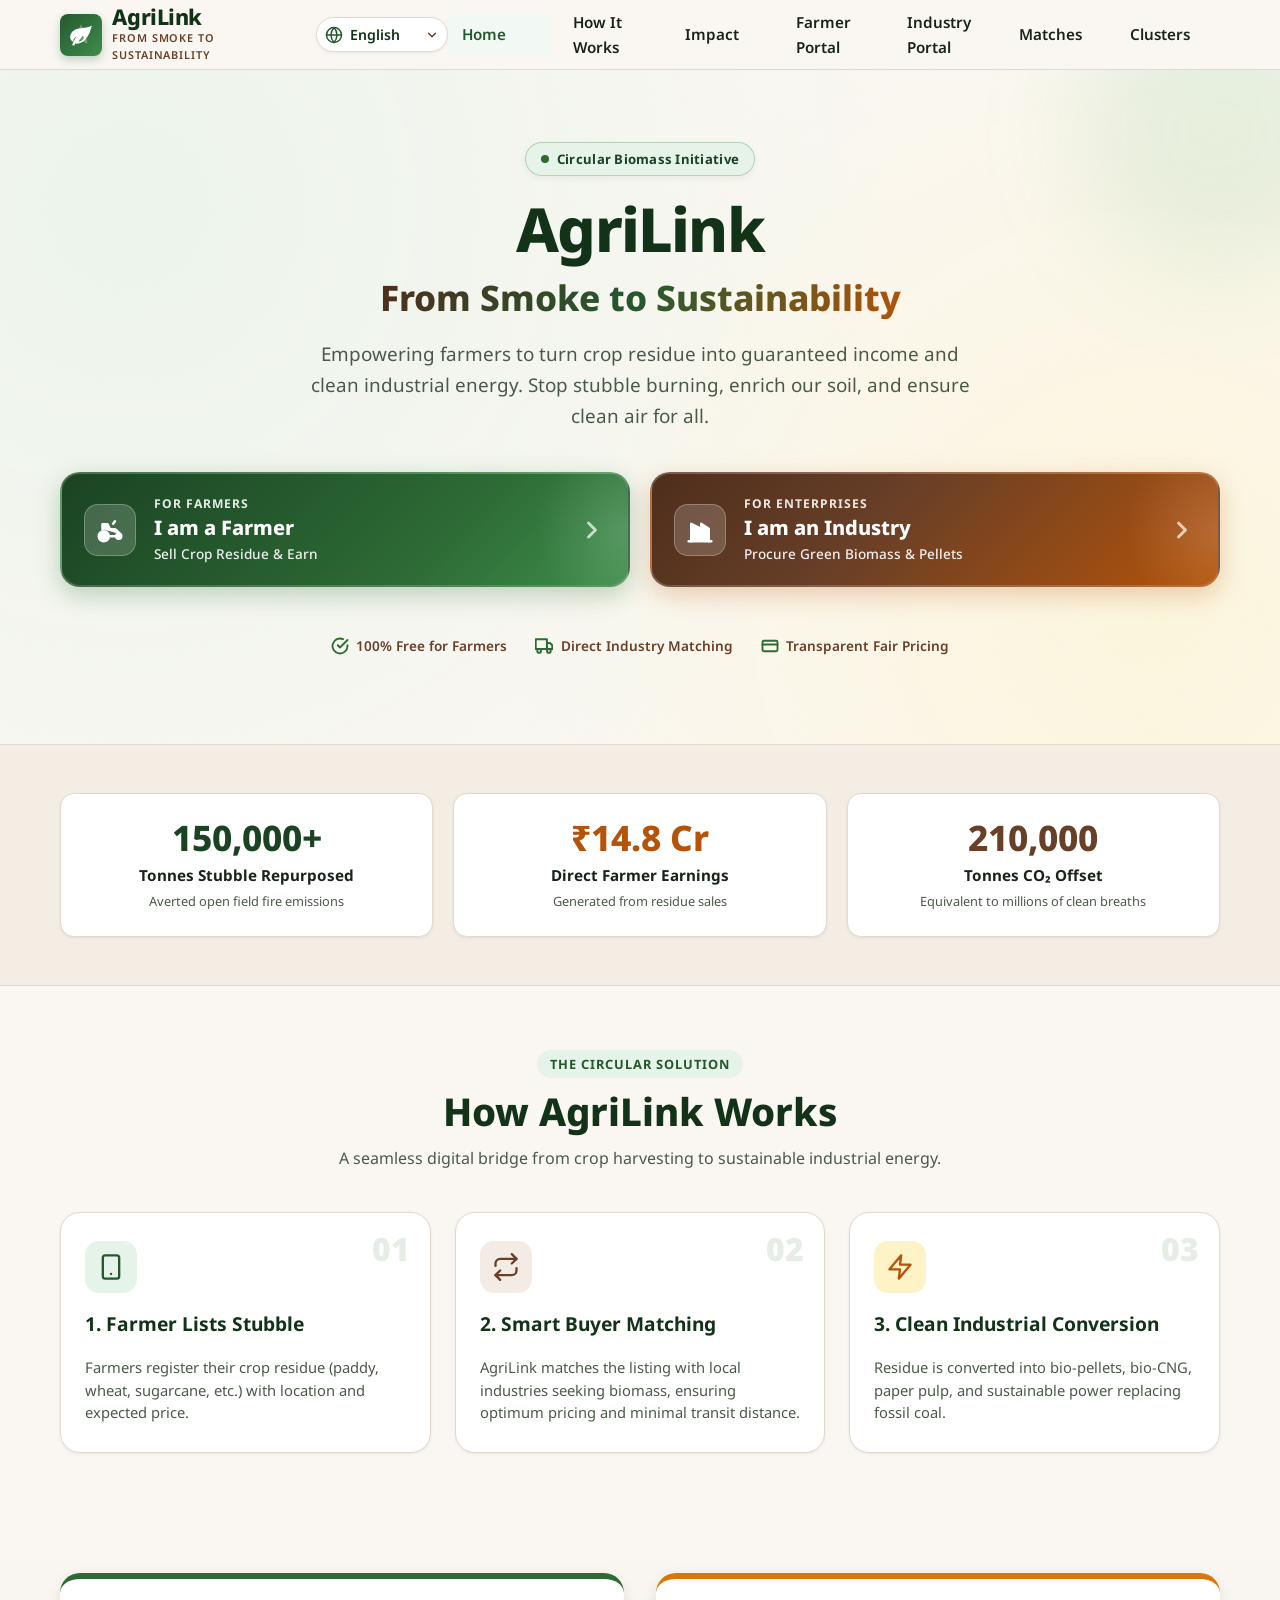
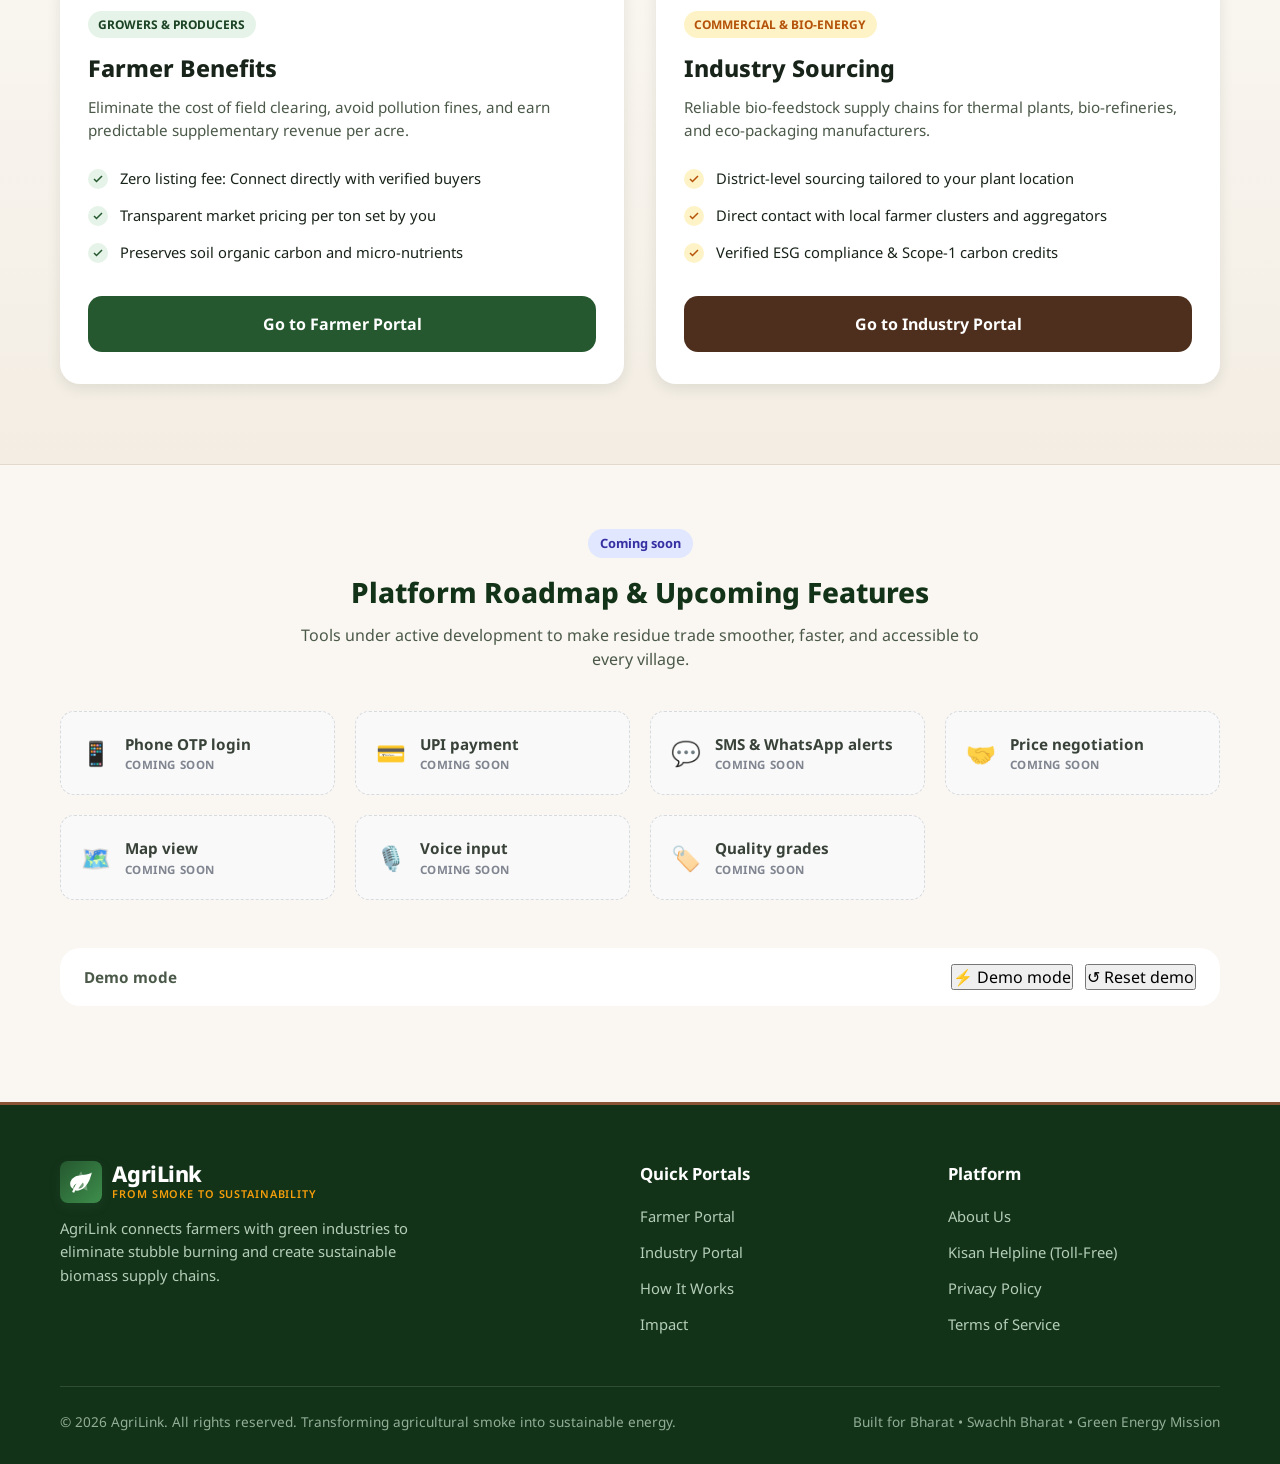
==== commit 15b408ce: "Clusters, logistics, coming soon, policy card, demo mode, fixes" ====
--- a/index.html
+++ b/index.html
@@ -81,7 +81,7 @@
             <a href="#how-it-works" class="nav-link" data-i18n="nav.how_it_works">How It Works</a>
           </li>
           <li class="nav-item">
-            <a href="#impact" class="nav-link" data-i18n="nav.impact">Impact</a>
+            <a href="impact.html" class="nav-link" data-i18n="nav.impact">Impact</a>
           </li>
           <li class="nav-item">
             <a href="farmer.html" class="nav-link nav-link-portal" data-i18n="nav.farmer_portal">Farmer Portal</a>
@@ -91,6 +91,9 @@
           </li>
           <li class="nav-item">
             <a href="matches.html" class="nav-link nav-link-portal" data-i18n="nav.matches">Matches</a>
+          </li>
+          <li class="nav-item">
+            <a href="clusters.html" class="nav-link nav-link-portal" data-i18n="nav.clusters">Clusters</a>
           </li>
         </ul>
       </nav>
@@ -390,6 +393,94 @@
         </div>
       </div>
     </section>
+    <!-- =========================================================================
+         Section 4: Roadmap & Upcoming Features
+         ========================================================================= -->
+    <section class="roadmap-section" aria-labelledby="roadmap-title">
+      <div class="container">
+        <div class="roadmap-header">
+          <span class="roadmap-badge" data-i18n="coming_soon.badge">Coming soon</span>
+          <h2 id="roadmap-title" class="roadmap-title" data-i18n="coming_soon.title">Platform Roadmap & Upcoming Features</h2>
+          <p class="roadmap-subtitle" data-i18n="coming_soon.subtitle">
+            Tools under active development to make residue trade smoother, faster, and accessible to every village.
+          </p>
+        </div>
+
+        <div class="roadmap-grid">
+          <div class="roadmap-card">
+            <span class="roadmap-icon">📱</span>
+            <div class="roadmap-card-body">
+              <span class="roadmap-card-title" data-i18n="coming_soon.otp_login">Phone OTP login</span>
+              <span class="roadmap-card-tag" data-i18n="coming_soon.badge">Coming soon</span>
+            </div>
+          </div>
+
+          <div class="roadmap-card">
+            <span class="roadmap-icon">💳</span>
+            <div class="roadmap-card-body">
+              <span class="roadmap-card-title" data-i18n="coming_soon.upi_payment">UPI payment</span>
+              <span class="roadmap-card-tag" data-i18n="coming_soon.badge">Coming soon</span>
+            </div>
+          </div>
+
+          <div class="roadmap-card">
+            <span class="roadmap-icon">💬</span>
+            <div class="roadmap-card-body">
+              <span class="roadmap-card-title" data-i18n="coming_soon.alerts">SMS & WhatsApp alerts</span>
+              <span class="roadmap-card-tag" data-i18n="coming_soon.badge">Coming soon</span>
+            </div>
+          </div>
+
+          <div class="roadmap-card">
+            <span class="roadmap-icon">🤝</span>
+            <div class="roadmap-card-body">
+              <span class="roadmap-card-title" data-i18n="coming_soon.negotiation">Price negotiation</span>
+              <span class="roadmap-card-tag" data-i18n="coming_soon.badge">Coming soon</span>
+            </div>
+          </div>
+
+          <div class="roadmap-card">
+            <span class="roadmap-icon">🗺️</span>
+            <div class="roadmap-card-body">
+              <span class="roadmap-card-title" data-i18n="coming_soon.map_view">Map view</span>
+              <span class="roadmap-card-tag" data-i18n="coming_soon.badge">Coming soon</span>
+            </div>
+          </div>
+
+          <div class="roadmap-card">
+            <span class="roadmap-icon">🎙️</span>
+            <div class="roadmap-card-body">
+              <span class="roadmap-card-title" data-i18n="coming_soon.voice_input">Voice input</span>
+              <span class="roadmap-card-tag" data-i18n="coming_soon.badge">Coming soon</span>
+            </div>
+          </div>
+
+          <div class="roadmap-card">
+            <span class="roadmap-icon">🏷️</span>
+            <div class="roadmap-card-body">
+              <span class="roadmap-card-title" data-i18n="coming_soon.quality_grades">Quality grades</span>
+              <span class="roadmap-card-tag" data-i18n="coming_soon.badge">Coming soon</span>
+            </div>
+          </div>
+        </div>
+
+        <!-- Demo Mode Controls Bar -->
+        <div class="demo-controls-bar">
+          <span class="demo-controls-label" data-i18n="demo.load_btn">Demo Mode</span>
+          <div class="demo-btn-group">
+            <button id="btn-demo-mode" class="btn btn-secondary btn-sm">
+              <span>⚡</span>
+              <span data-i18n="demo.load_btn">Demo mode</span>
+            </button>
+            <button id="btn-reset-demo" class="btn btn-outline btn-sm">
+              <span>↺</span>
+              <span data-i18n="demo.reset_btn">Reset demo</span>
+            </button>
+          </div>
+        </div>
+
+      </div>
+    </section>
   </main>
 
   <!-- =========================================================================
@@ -423,7 +514,7 @@
             <li><a href="farmer.html" data-i18n="nav.farmer_portal">Farmer Portal</a></li>
             <li><a href="industry.html" data-i18n="nav.industry_portal">Industry Portal</a></li>
             <li><a href="#how-it-works" data-i18n="nav.how_it_works">How It Works</a></li>
-            <li><a href="#impact" data-i18n="nav.impact">Impact Metrics</a></li>
+            <li><a href="impact.html" data-i18n="nav.impact">Impact Metrics</a></li>
           </ul>
         </div>
 
@@ -448,6 +539,7 @@
 
   <!-- Scripts -->
   <script src="js/i18n.js"></script>
+  <script src="js/api.js"></script>
   <script src="js/main.js"></script>
 </body>
 </html>
--- a/css/style.css
+++ b/css/style.css
@@ -1984,6 +1984,399 @@
   }
 }
 
+/* --------------------------------------------------------------------------
+   12. Impact Dashboard Styles (impact.html)
+   -------------------------------------------------------------------------- */
+.impact-toolbar {
+  display: flex;
+  flex-direction: column;
+  align-items: center;
+  justify-content: center;
+  gap: 1rem;
+  margin: 1.5rem auto 2.5rem;
+  text-align: center;
+}
+
+/* Segmented Mode Switcher (Booked vs Potential) */
+.segmented-toggle-wrap {
+  display: inline-flex;
+  align-items: center;
+  background-color: var(--bg-surface);
+  border: 1.5px solid var(--border-light);
+  border-radius: var(--radius-pill);
+  padding: 4px;
+  box-shadow: var(--shadow-sm);
+  max-width: 100%;
+}
+
+.segmented-btn {
+  padding: 0.65rem 1.4rem;
+  border-radius: var(--radius-pill);
+  font-size: 0.92rem;
+  font-weight: 700;
+  border: none;
+  background: transparent;
+  color: var(--text-muted);
+  cursor: pointer;
+  transition: all var(--transition-fast);
+  user-select: none;
+  white-space: nowrap;
+}
+
+.segmented-btn.active {
+  background: linear-gradient(135deg, var(--green-800), var(--green-600));
+  color: #FFFFFF;
+  box-shadow: 0 2px 8px rgba(45, 106, 53, 0.28);
+}
+
+.impact-mode-notice {
+  font-size: 0.88rem;
+  color: var(--earth-700);
+  font-weight: 600;
+  background-color: var(--earth-50);
+  border: 1px dashed var(--earth-500);
+  border-radius: var(--radius-sm);
+  padding: 0.5rem 1rem;
+}
+
+/* 7 Summary Cards Grid */
+.impact-metrics-grid {
+  display: grid;
+  grid-template-columns: 1fr;
+  gap: 1.25rem;
+  margin-bottom: 2.5rem;
+}
+
+.impact-card {
+  background-color: var(--bg-surface);
+  border: 1px solid var(--border-light);
+  border-radius: var(--radius-lg);
+  padding: 1.5rem 1.35rem;
+  box-shadow: var(--shadow-sm);
+  display: flex;
+  flex-direction: column;
+  justify-content: space-between;
+  position: relative;
+  overflow: hidden;
+  border-top: 4px solid var(--green-600);
+  transition: transform var(--transition-fast), box-shadow var(--transition-fast);
+}
+
+.impact-card:hover {
+  transform: translateY(-2px);
+  box-shadow: var(--shadow-md);
+}
+
+.impact-card.amber-top {
+  border-top-color: var(--amber-600);
+}
+
+.impact-card.earth-top {
+  border-top-color: var(--earth-700);
+}
+
+.impact-card-label {
+  font-size: 0.88rem;
+  font-weight: 700;
+  color: var(--text-muted);
+  margin-bottom: 0.45rem;
+  display: flex;
+  align-items: center;
+  gap: 0.35rem;
+}
+
+.impact-card-val {
+  font-size: clamp(1.6rem, 3.5vw, 2.1rem);
+  font-weight: 800;
+  color: var(--green-900);
+  line-height: 1.15;
+}
+
+.impact-card-val.amber {
+  color: var(--amber-700);
+}
+
+.impact-card-val.earth {
+  color: var(--earth-800);
+}
+
+.credit-note {
+  font-size: 0.78rem;
+  color: var(--earth-700);
+  margin-top: 0.5rem;
+  font-style: italic;
+}
+
+/* Charts Grid */
+.impact-charts-grid {
+  display: grid;
+  grid-template-columns: 1fr;
+  gap: 1.75rem;
+  margin-bottom: 3rem;
+}
+
+.chart-card {
+  background-color: var(--bg-surface);
+  border: 1px solid var(--border-light);
+  border-radius: var(--radius-lg);
+  padding: 1.5rem;
+  box-shadow: var(--shadow-sm);
+  display: flex;
+  flex-direction: column;
+}
+
+.chart-card-header {
+  margin-bottom: 1.25rem;
+}
+
+.chart-card-title {
+  font-size: 1.15rem;
+  font-weight: 800;
+  color: var(--green-900);
+}
+
+.chart-canvas-wrapper {
+  position: relative;
+  width: 100%;
+  height: 290px;
+}
+
+/* Government View Panel */
+.govt-view-panel {
+  background: linear-gradient(135deg, var(--bg-surface) 0%, var(--bg-surface-alt) 100%);
+  border: 2px solid var(--green-600);
+  border-radius: var(--radius-lg);
+  padding: 2rem 1.5rem;
+  margin-bottom: 3rem;
+  box-shadow: var(--shadow-md);
+}
+
+.govt-view-header {
+  margin-bottom: 1.5rem;
+  text-align: center;
+}
+
+.govt-view-badge {
+  display: inline-block;
+  padding: 0.25rem 0.8rem;
+  border-radius: var(--radius-pill);
+  background-color: var(--green-100);
+  color: var(--green-900);
+  font-size: 0.8rem;
+  font-weight: 800;
+  text-transform: uppercase;
+  letter-spacing: 0.05em;
+  margin-bottom: 0.5rem;
+}
+
+.govt-view-title {
+  font-size: 1.5rem;
+  font-weight: 800;
+  color: var(--green-900);
+}
+
+.govt-view-subtitle {
+  font-size: 0.92rem;
+  color: var(--text-muted);
+}
+
+.govt-metrics-row {
+  display: grid;
+  grid-template-columns: 1fr;
+  gap: 1.25rem;
+}
+
+.govt-metric-box {
+  background-color: var(--bg-surface);
+  border: 1px solid var(--border-light);
+  border-radius: var(--radius-md);
+  padding: 1.5rem;
+  text-align: center;
+  box-shadow: var(--shadow-sm);
+}
+
+.govt-metric-num {
+  font-size: 2.2rem;
+  font-weight: 800;
+  color: var(--green-800);
+  line-height: 1.1;
+  margin-bottom: 0.35rem;
+}
+
+.govt-metric-num.amber {
+  color: var(--amber-700);
+}
+
+.govt-metric-num.earth {
+  color: var(--earth-700);
+}
+
+.govt-districts-list {
+  font-size: 0.8rem;
+  color: var(--earth-700);
+  font-weight: 600;
+  margin-top: 0.2rem;
+  margin-bottom: 0.45rem;
+  line-height: 1.35;
+  word-break: break-word;
+}
+
+.govt-metric-title {
+  font-size: 0.95rem;
+  font-weight: 700;
+  color: var(--text-main);
+}
+
+.govt-metric-unit {
+  font-size: 0.82rem;
+  color: var(--text-muted);
+  text-transform: uppercase;
+  font-weight: 600;
+}
+
+/* Assumptions & Calculation Methodology */
+.calc-methodology-card {
+  background-color: var(--bg-surface);
+  border: 1px solid var(--border-light);
+  border-radius: var(--radius-lg);
+  padding: 2rem 1.5rem;
+  margin-bottom: 4rem;
+  box-shadow: var(--shadow-sm);
+}
+
+.calc-header {
+  margin-bottom: 1.5rem;
+}
+
+.calc-title {
+  font-size: 1.35rem;
+  font-weight: 800;
+  color: var(--green-900);
+  margin-bottom: 0.35rem;
+}
+
+.calc-disclaimer {
+  font-size: 0.88rem;
+  color: var(--earth-800);
+  background-color: var(--amber-50);
+  border-left: 4px solid var(--amber-600);
+  padding: 0.65rem 0.9rem;
+  border-radius: 0 var(--radius-sm) var(--radius-sm) 0;
+  margin-top: 0.75rem;
+  font-weight: 600;
+}
+
+.calc-assumption-box {
+  background-color: #FAFCF9;
+  border: 1.5px solid var(--border-light);
+  border-radius: var(--radius-md);
+  padding: 1.25rem;
+  margin-bottom: 1.5rem;
+  display: flex;
+  flex-direction: column;
+  gap: 0.85rem;
+}
+
+.assumption-label {
+  font-size: 0.92rem;
+  font-weight: 700;
+  color: var(--text-main);
+}
+
+.assumption-controls {
+  display: flex;
+  align-items: center;
+  gap: 0.75rem;
+  flex-wrap: wrap;
+}
+
+.assumption-input {
+  min-height: 44px;
+  width: 140px;
+  padding: 0.45rem 0.85rem;
+  font-size: 1.05rem;
+  font-weight: 700;
+  border-radius: var(--radius-sm);
+  border: 1.5px solid var(--border-light);
+  outline: none;
+  font-family: inherit;
+  color: var(--green-900);
+  background: #FFFFFF;
+}
+
+.assumption-input:focus {
+  border-color: var(--green-600);
+  box-shadow: 0 0 0 3px rgba(45, 106, 53, 0.18);
+}
+
+.btn-reset-assumption {
+  padding: 0.55rem 1rem;
+  font-size: 0.88rem;
+  font-weight: 600;
+  border: 1.5px solid var(--border-light);
+  border-radius: var(--radius-sm);
+  background-color: var(--bg-surface);
+  color: var(--text-main);
+  cursor: pointer;
+  transition: all var(--transition-fast);
+}
+
+.btn-reset-assumption:hover {
+  background-color: var(--earth-100);
+  border-color: var(--earth-600);
+}
+
+.calc-formulas-grid {
+  display: grid;
+  grid-template-columns: 1fr;
+  gap: 1rem;
+}
+
+.formula-item {
+  border-left: 3px solid var(--green-600);
+  padding-left: 0.85rem;
+}
+
+.formula-title {
+  font-size: 0.92rem;
+  font-weight: 700;
+  color: var(--green-900);
+}
+
+.formula-desc {
+  font-size: 0.85rem;
+  color: var(--text-muted);
+}
+
+@media (min-width: 640px) {
+  .impact-metrics-grid {
+    grid-template-columns: repeat(2, 1fr);
+  }
+
+  .govt-metrics-row {
+    grid-template-columns: repeat(3, 1fr);
+  }
+
+  .calc-formulas-grid {
+    grid-template-columns: repeat(3, 1fr);
+  }
+}
+
+@media (min-width: 960px) {
+  .impact-metrics-grid {
+    grid-template-columns: repeat(4, 1fr);
+  }
+
+  .impact-charts-grid {
+    grid-template-columns: 1.2fr 1fr;
+  }
+
+  .impact-charts-grid .chart-card:nth-child(3) {
+    grid-column: 1 / -1;
+  }
+}
+
+
 
 /* --------------------------------------------------------------------------
    11. Responsive Breakpoints (Tablet & Desktop Enhancements)
@@ -2054,3 +2447,675 @@
     padding: 4.5rem 0 5.5rem;
   }
 }
+
+
+/* --------------------------------------------------------------------------
+   12. Smart Collection Network (Clusters) Styles
+   -------------------------------------------------------------------------- */
+.why-cluster-card {
+  display: flex;
+  align-items: flex-start;
+  gap: 1rem;
+  background: linear-gradient(135deg, #ECFDF5 0%, #F0FDF4 100%);
+  border: 1.5px solid #A7F3D0;
+  border-radius: var(--radius-lg);
+  padding: 1.25rem 1.5rem;
+  margin-bottom: 1.75rem;
+  box-shadow: var(--shadow-sm);
+}
+
+.why-cluster-icon {
+  font-size: 1.6rem;
+  line-height: 1;
+}
+
+.why-cluster-body {
+  flex: 1;
+}
+
+.why-cluster-title {
+  font-size: 1.05rem;
+  font-weight: 800;
+  color: var(--green-900);
+  margin-bottom: 0.25rem;
+}
+
+.why-cluster-text {
+  font-size: 0.92rem;
+  color: var(--green-800);
+  line-height: 1.45;
+  margin: 0;
+}
+
+.unclustered-alert {
+  display: flex;
+  align-items: center;
+  gap: 0.75rem;
+  background-color: #FEF3C7;
+  border: 1.5px solid #F59E0B;
+  color: #92400E;
+  padding: 0.85rem 1.25rem;
+  border-radius: var(--radius-md);
+  font-size: 0.9rem;
+  font-weight: 600;
+  margin-bottom: 1.75rem;
+}
+
+.unclustered-icon {
+  font-size: 1.2rem;
+}
+
+.clusters-grid {
+  display: grid;
+  grid-template-columns: 1fr;
+  gap: 1.75rem;
+  margin-bottom: 3.5rem;
+}
+
+@media (min-width: 900px) {
+  .clusters-grid {
+    grid-template-columns: repeat(2, 1fr);
+  }
+}
+
+.cluster-card {
+  background: var(--bg-surface);
+  border: 1.5px solid var(--border-light);
+  border-radius: var(--radius-lg);
+  padding: 1.5rem;
+  box-shadow: var(--shadow-sm);
+  display: flex;
+  flex-direction: column;
+  gap: 1.25rem;
+  transition: transform var(--transition-fast), box-shadow var(--transition-fast);
+}
+
+.cluster-card:hover {
+  transform: translateY(-2px);
+  box-shadow: var(--shadow-md);
+  border-color: var(--green-600);
+}
+
+.cluster-card-header {
+  display: flex;
+  align-items: center;
+  justify-content: space-between;
+  flex-wrap: wrap;
+  gap: 0.75rem;
+  padding-bottom: 0.85rem;
+  border-bottom: 1px solid var(--border-light);
+}
+
+.cluster-header-main {
+  display: flex;
+  align-items: center;
+  gap: 0.75rem;
+  flex-wrap: wrap;
+}
+
+.cluster-volume-badge {
+  display: inline-flex;
+  align-items: baseline;
+  gap: 0.35rem;
+  background: var(--green-50);
+  border: 1px solid var(--green-300);
+  padding: 0.25rem 0.65rem;
+  border-radius: var(--radius-pill);
+  color: var(--green-900);
+}
+
+.cluster-volume-badge strong {
+  font-size: 1.05rem;
+  font-weight: 800;
+}
+
+.cluster-volume-sub {
+  font-size: 0.75rem;
+  color: var(--text-muted);
+}
+
+.cluster-trucks-pill {
+  display: inline-flex;
+  align-items: center;
+  gap: 0.35rem;
+  background: #EFF6FF;
+  border: 1px solid #BFDBFE;
+  color: #1D4ED8;
+  padding: 0.3rem 0.7rem;
+  border-radius: var(--radius-pill);
+  font-size: 0.85rem;
+  font-weight: 700;
+}
+
+.cluster-hub-banner {
+  display: flex;
+  align-items: center;
+  gap: 0.85rem;
+  background: linear-gradient(135deg, var(--green-50), #F0FDF4);
+  border: 1.5px dashed var(--green-600);
+  border-radius: var(--radius-md);
+  padding: 0.85rem 1rem;
+}
+
+.hub-icon-wrap {
+  font-size: 1.4rem;
+}
+
+.hub-info-wrap {
+  display: flex;
+  flex-direction: column;
+}
+
+.hub-label {
+  font-size: 0.75rem;
+  text-transform: uppercase;
+  letter-spacing: 0.05em;
+  color: var(--text-muted);
+  font-weight: 700;
+}
+
+.hub-location {
+  font-size: 1.1rem;
+  font-weight: 800;
+  color: var(--green-900);
+}
+
+.hub-details {
+  font-size: 0.82rem;
+  color: var(--text-muted);
+}
+
+.cluster-section-title {
+  display: flex;
+  align-items: center;
+  gap: 0.5rem;
+  font-size: 0.92rem;
+  font-weight: 800;
+  color: var(--text-main);
+  text-transform: uppercase;
+  letter-spacing: 0.03em;
+  margin-bottom: 0.65rem;
+}
+
+.members-count-badge {
+  background: var(--earth-100);
+  color: var(--earth-800);
+  border-radius: var(--radius-pill);
+  font-size: 0.75rem;
+  padding: 0.1rem 0.5rem;
+  font-weight: 700;
+}
+
+.cluster-member-list {
+  list-style: none;
+  padding: 0;
+  margin: 0;
+  display: flex;
+  flex-direction: column;
+  gap: 0.5rem;
+}
+
+.cluster-member-item {
+  display: flex;
+  align-items: center;
+  justify-content: space-between;
+  padding: 0.65rem 0.85rem;
+  background: var(--bg-alt);
+  border: 1px solid var(--border-light);
+  border-radius: var(--radius-md);
+  font-size: 0.88rem;
+  flex-wrap: wrap;
+  gap: 0.5rem;
+}
+
+.cluster-member-item.is-hub {
+  background: #F0FDF4;
+  border-color: #86EFAC;
+}
+
+.member-primary {
+  display: flex;
+  flex-direction: column;
+}
+
+.member-name {
+  font-weight: 700;
+  color: var(--text-main);
+}
+
+.member-location {
+  font-size: 0.78rem;
+  color: var(--text-muted);
+}
+
+.member-stats {
+  display: flex;
+  align-items: center;
+  gap: 0.6rem;
+}
+
+.member-tons {
+  font-weight: 700;
+  color: var(--green-900);
+}
+
+.member-price {
+  font-size: 0.82rem;
+  color: var(--text-muted);
+}
+
+.member-dist-badge {
+  font-size: 0.75rem;
+  font-weight: 700;
+  padding: 0.15rem 0.5rem;
+  border-radius: var(--radius-pill);
+  background: var(--earth-100);
+  color: var(--earth-800);
+  border: 1px solid var(--earth-200);
+}
+
+.member-dist-badge.hub {
+  background: #DCFCE7;
+  color: #166534;
+  border-color: #86EFAC;
+}
+
+.cluster-industry-section {
+  margin-top: auto;
+  border-top: 1px solid var(--border-light);
+  padding-top: 0.85rem;
+}
+
+.cluster-industry-card {
+  background: #FAFAFA;
+  border: 1px solid var(--border-light);
+  border-radius: var(--radius-md);
+  padding: 0.85rem 1rem;
+}
+
+.cluster-ind-header {
+  display: flex;
+  justify-content: space-between;
+  align-items: flex-start;
+  margin-bottom: 0.5rem;
+}
+
+.cluster-ind-name {
+  font-size: 1rem;
+  font-weight: 800;
+  color: var(--green-900);
+  margin: 0;
+}
+
+.cluster-ind-type {
+  font-size: 0.75rem;
+  color: var(--text-muted);
+}
+
+.cluster-ind-dist-badge {
+  font-size: 0.8rem;
+  font-weight: 700;
+  padding: 0.2rem 0.55rem;
+  border-radius: var(--radius-pill);
+  background: #E0F2FE;
+  color: #0369A1;
+  border: 1px solid #BAE6FD;
+}
+
+.cluster-ind-meta {
+  display: flex;
+  justify-content: space-between;
+  align-items: center;
+  font-size: 0.85rem;
+  margin-bottom: 0.65rem;
+}
+
+.ind-offer-price {
+  font-weight: 800;
+  color: var(--green-800);
+}
+
+.cluster-demand-coverage {
+  display: flex;
+  align-items: center;
+  gap: 0.5rem;
+  flex-wrap: wrap;
+}
+
+.coverage-chip {
+  display: inline-flex;
+  align-items: center;
+  background: #FEF3C7;
+  color: #92400E;
+  border: 1px solid #F59E0B;
+  padding: 0.25rem 0.65rem;
+  border-radius: var(--radius-pill);
+  font-size: 0.8rem;
+  font-weight: 700;
+}
+
+.coverage-sub {
+  font-size: 0.78rem;
+  color: var(--text-muted);
+}
+
+.cluster-no-industry {
+  display: flex;
+  align-items: center;
+  gap: 0.6rem;
+  background: #FEF2F2;
+  border: 1px solid #FCA5A5;
+  color: #991B1B;
+  padding: 0.75rem 1rem;
+  border-radius: var(--radius-md);
+  font-size: 0.88rem;
+}
+
+/* --------------------------------------------------------------------------
+   13. Universal Demo Controls & Toast
+   -------------------------------------------------------------------------- */
+.demo-controls-bar {
+  display: flex;
+  align-items: center;
+  justify-content: space-between;
+  background: var(--bg-surface);
+  border: 1.5px dashed var(--border-medium);
+  border-radius: var(--radius-lg);
+  padding: 1rem 1.5rem;
+  margin: 3rem 0;
+  gap: 1rem;
+  flex-wrap: wrap;
+}
+
+.demo-controls-label {
+  font-size: 0.95rem;
+  font-weight: 700;
+  color: var(--text-muted);
+}
+
+.demo-btn-group {
+  display: flex;
+  align-items: center;
+  gap: 0.75rem;
+}
+
+.agrilink-toast {
+  position: fixed;
+  bottom: 2rem;
+  left: 50%;
+  transform: translateX(-50%) translateY(100px);
+  background: var(--green-900);
+  color: #ffffff;
+  padding: 0.85rem 1.75rem;
+  border-radius: var(--radius-pill);
+  font-size: 0.92rem;
+  font-weight: 700;
+  box-shadow: 0 10px 25px rgba(0, 0, 0, 0.25);
+  opacity: 0;
+  visibility: hidden;
+  transition: all 0.3s cubic-bezier(0.16, 1, 0.3, 1);
+  z-index: 9999;
+}
+
+.agrilink-toast.visible {
+  transform: translateX(-50%) translateY(0);
+  opacity: 1;
+  visibility: visible;
+}
+
+/* --------------------------------------------------------------------------
+   14. Roadmap & Coming Soon Section (index.html)
+   -------------------------------------------------------------------------- */
+.roadmap-section {
+  padding: 4rem 0 3rem;
+  border-top: 1px solid var(--border-light);
+}
+
+.roadmap-header {
+  text-align: center;
+  max-width: 680px;
+  margin: 0 auto 2.5rem;
+}
+
+.roadmap-badge {
+  display: inline-block;
+  background: #E0E7FF;
+  color: #3730A3;
+  padding: 0.25rem 0.75rem;
+  border-radius: var(--radius-pill);
+  font-size: 0.8rem;
+  font-weight: 700;
+  margin-bottom: 0.75rem;
+}
+
+.roadmap-title {
+  font-size: 1.75rem;
+  font-weight: 800;
+  color: var(--green-900);
+  margin-bottom: 0.5rem;
+}
+
+.roadmap-subtitle {
+  font-size: 1rem;
+  color: var(--text-muted);
+  line-height: 1.5;
+}
+
+.roadmap-grid {
+  display: grid;
+  grid-template-columns: repeat(auto-fill, minmax(220px, 1fr));
+  gap: 1.25rem;
+}
+
+.roadmap-card {
+  background: #F9FAFB;
+  border: 1.5px dashed #D1D5DB;
+  border-radius: var(--radius-md);
+  padding: 1.25rem;
+  display: flex;
+  align-items: center;
+  gap: 0.85rem;
+  opacity: 0.85;
+  transition: all var(--transition-fast);
+}
+
+.roadmap-card:hover {
+  opacity: 1;
+  border-color: var(--green-600);
+  background: #ffffff;
+  box-shadow: var(--shadow-sm);
+}
+
+.roadmap-icon {
+  font-size: 1.5rem;
+  line-height: 1;
+}
+
+.roadmap-card-body {
+  display: flex;
+  flex-direction: column;
+}
+
+.roadmap-card-title {
+  font-size: 0.95rem;
+  font-weight: 700;
+  color: var(--text-main);
+}
+
+.roadmap-card-tag {
+  font-size: 0.72rem;
+  font-weight: 700;
+  color: #6B7280;
+  text-transform: uppercase;
+  letter-spacing: 0.05em;
+}
+
+/* --------------------------------------------------------------------------
+   15. Policy & Support Card (farmer.html)
+   -------------------------------------------------------------------------- */
+.policy-card {
+  background: linear-gradient(135deg, #F0FDF4 0%, #ECFDF5 100%);
+  border: 1.5px solid #86EFAC;
+  border-radius: var(--radius-lg);
+  padding: 1.5rem;
+  margin-top: 2rem;
+  display: flex;
+  gap: 1.25rem;
+  align-items: flex-start;
+  box-shadow: var(--shadow-sm);
+}
+
+.policy-icon {
+  font-size: 2rem;
+  line-height: 1;
+}
+
+.policy-content {
+  flex: 1;
+}
+
+.policy-title {
+  font-size: 1.15rem;
+  font-weight: 800;
+  color: var(--green-900);
+  margin-bottom: 0.35rem;
+}
+
+.policy-desc {
+  font-size: 0.92rem;
+  color: var(--green-800);
+  line-height: 1.5;
+  margin-bottom: 0.5rem;
+}
+
+.policy-note {
+  font-size: 0.82rem;
+  font-weight: 700;
+  color: var(--earth-700);
+  font-style: italic;
+  margin: 0;
+}
+
+/* --------------------------------------------------------------------------
+   16. Logistics & Deal Panel in Booking Modal (matches.html)
+   -------------------------------------------------------------------------- */
+.logistics-panel {
+  background: var(--bg-alt);
+  border: 1px solid var(--border-medium);
+  border-radius: var(--radius-md);
+  padding: 1.25rem;
+  margin-top: 1rem;
+}
+
+.logistics-title {
+  font-size: 1rem;
+  font-weight: 800;
+  color: var(--green-900);
+  margin-bottom: 0.85rem;
+  display: flex;
+  align-items: center;
+  gap: 0.5rem;
+}
+
+.logistics-grid {
+  display: grid;
+  grid-template-columns: 1fr 1fr;
+  gap: 1rem;
+  margin-bottom: 1rem;
+}
+
+.logistics-field {
+  display: flex;
+  flex-direction: column;
+  gap: 0.25rem;
+}
+
+.logistics-label {
+  font-size: 0.78rem;
+  font-weight: 700;
+  color: var(--text-muted);
+  text-transform: uppercase;
+}
+
+.logistics-val {
+  font-size: 0.95rem;
+  font-weight: 700;
+  color: var(--text-main);
+}
+
+.logistics-date-input {
+  padding: 0.45rem 0.65rem;
+  border: 1.5px solid var(--border-medium);
+  border-radius: var(--radius-sm);
+  font-size: 0.9rem;
+  font-family: inherit;
+}
+
+.logistics-stepper {
+  display: flex;
+  align-items: center;
+  justify-content: space-between;
+  margin: 1.25rem 0 0.85rem;
+  position: relative;
+}
+
+.logistics-stepper::before {
+  content: '';
+  position: absolute;
+  top: 50%;
+  left: 10%;
+  right: 10%;
+  height: 3px;
+  background: var(--border-medium);
+  z-index: 1;
+}
+
+.logistics-step {
+  position: relative;
+  z-index: 2;
+  background: var(--bg-surface);
+  border: 2px solid var(--border-medium);
+  border-radius: var(--radius-pill);
+  padding: 0.35rem 0.85rem;
+  font-size: 0.82rem;
+  font-weight: 700;
+  color: var(--text-muted);
+  transition: all var(--transition-fast);
+}
+
+.logistics-step.active {
+  background: var(--green-700);
+  color: #ffffff;
+  border-color: var(--green-800);
+  box-shadow: 0 0 0 3px rgba(45, 106, 53, 0.2);
+}
+
+.logistics-step.completed {
+  background: #DCFCE7;
+  color: #166534;
+  border-color: #86EFAC;
+}
+
+.mock-payment-card {
+  background: #FEF3C7;
+  border: 1.5px dashed #F59E0B;
+  border-radius: var(--radius-md);
+  padding: 0.85rem 1rem;
+  margin-top: 1rem;
+}
+
+.mock-payment-header {
+  display: flex;
+  align-items: center;
+  gap: 0.5rem;
+  font-weight: 800;
+  color: #92400E;
+  font-size: 0.92rem;
+  margin-bottom: 0.25rem;
+}
+
+.mock-payment-note {
+  font-size: 0.8rem;
+  color: #78350F;
+  margin: 0;
+}
